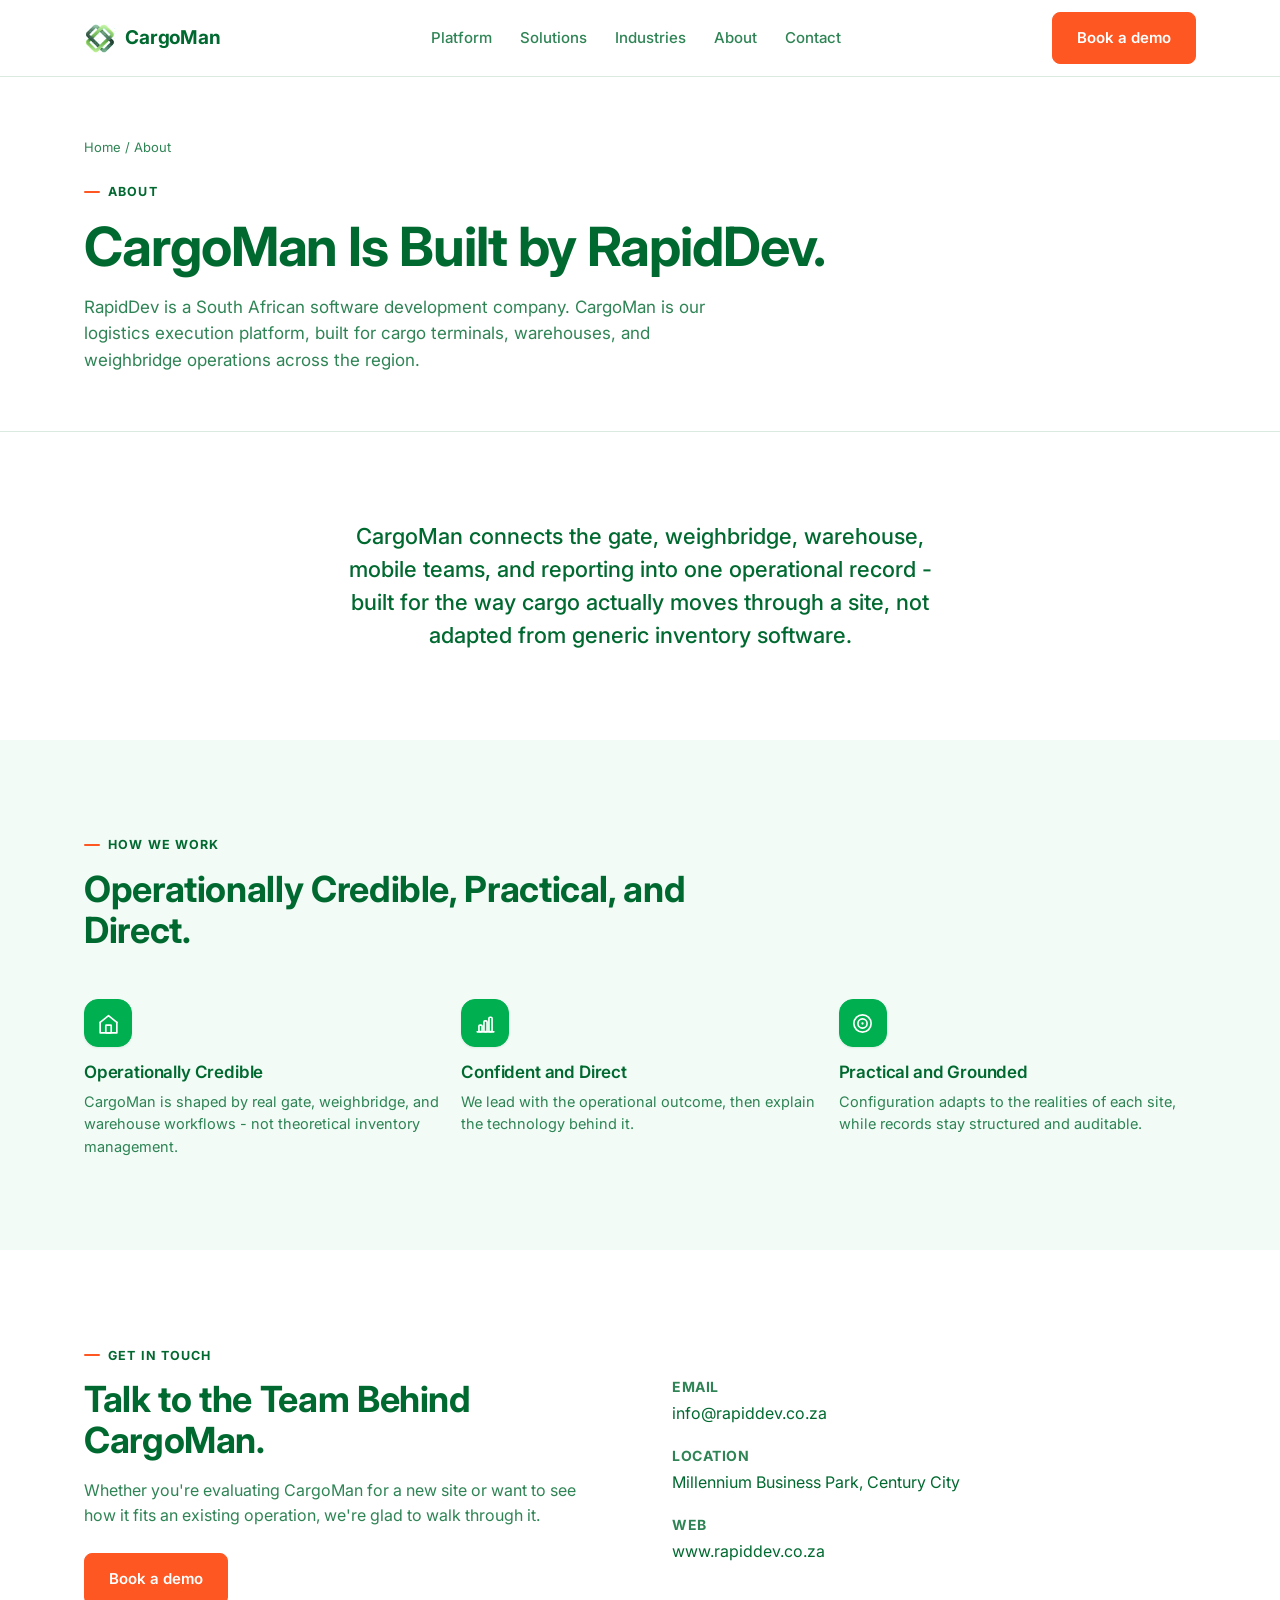
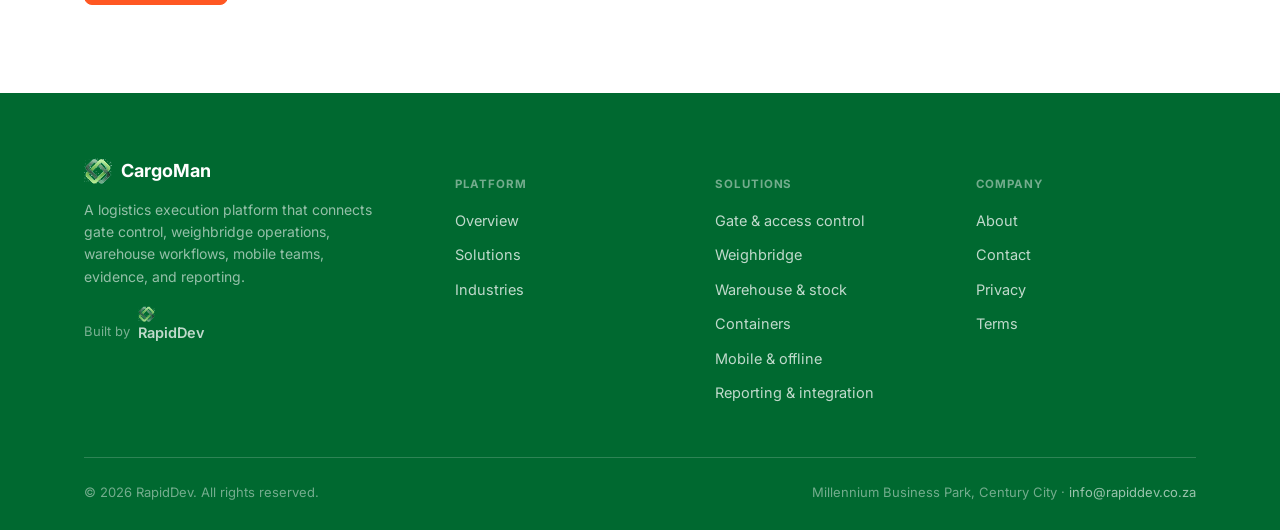
==== about.html @ e7e037b9 "Update green hex, remove circular workflow image, simplify homepage Swaps the primary green to #00B0" ====
<!DOCTYPE html>
<html lang="en">
<head>
<meta charset="UTF-8">
<meta name="viewport" content="width=device-width, initial-scale=1.0">
<title>About | CargoMan by RapidDev</title>
<meta name="description" content="CargoMan is built by RapidDev, a South African software development company. Learn about the team behind the platform and how to get in touch.">
<link rel="canonical" href="https://www.cargoman.co.za/about.html">
<meta property="og:type" content="website">
<meta property="og:title" content="About | CargoMan by RapidDev">
<meta property="og:description" content="CargoMan is built by RapidDev, a South African software development company focused on operational logistics software.">
<link rel="icon" href="assets/img/favicon.png" type="image/png">
<link rel="preconnect" href="https://fonts.googleapis.com">
<link rel="preconnect" href="https://fonts.gstatic.com" crossorigin>
<link href="https://fonts.googleapis.com/css2?family=Inter:wght@400;500;600;700&display=swap" rel="stylesheet">
<link rel="stylesheet" href="assets/styles.css">
</head>
<body>
<a href="#main" class="skip-link">Skip to main content</a>

<svg class="icon-defs" aria-hidden="true"><defs>
  <symbol id="icon-gate" viewBox="0 0 24 24" fill="none" stroke="currentColor" stroke-width="1.7" stroke-linecap="round" stroke-linejoin="round">
    <line x1="5" y1="20" x2="5" y2="7.6"/>
    <circle cx="5" cy="20.3" r="1.3" fill="currentColor" stroke="none"/>
    <g transform="rotate(-22 5 7.8)"><rect x="5" y="6.5" width="15" height="2.5" rx="1.25" fill="currentColor" stroke="none"/></g>
  </symbol>
  <symbol id="icon-scale" viewBox="0 0 24 24" fill="none" stroke="currentColor" stroke-width="1.6" stroke-linecap="round" stroke-linejoin="round">
    <circle cx="12" cy="4.3" r="1.1" fill="currentColor" stroke="none"/>
    <line x1="12" y1="5.4" x2="12" y2="19"/>
    <line x1="4" y1="7.5" x2="20" y2="7.5"/>
    <line x1="8" y1="19" x2="16" y2="19"/>
    <path d="M4 7.5v4.2"/><path d="M20 7.5v4.2"/>
    <path d="M1.3 11.7a3 3 0 005.4 0"/>
    <path d="M17.3 11.7a3 3 0 005.4 0"/>
  </symbol>
  <symbol id="icon-warehouse" viewBox="0 0 24 24" fill="none" stroke="currentColor" stroke-width="1.6" stroke-linecap="round" stroke-linejoin="round">
    <path d="M4 11 12 4.5 20 11"/>
    <path d="M4 11v10h16V11"/>
    <rect x="9.4" y="13.6" width="5.2" height="7.4" rx="0.5"/>
  </symbol>
  <symbol id="icon-container" viewBox="0 0 24 24" fill="none" stroke="currentColor" stroke-width="1.6" stroke-linecap="round" stroke-linejoin="round">
    <rect x="2.5" y="7" width="19" height="10.5" rx="0.8"/>
    <g stroke-width="1.1" opacity="0.75">
      <line x1="6.2" y1="7.6" x2="6.2" y2="16.9"/><line x1="9.7" y1="7.6" x2="9.7" y2="16.9"/>
      <line x1="13.2" y1="7.6" x2="13.2" y2="16.9"/><line x1="16.7" y1="7.6" x2="16.7" y2="16.9"/>
    </g>
    <rect x="1.8" y="6.6" width="1.7" height="11.3" rx="0.5" fill="currentColor" stroke="none"/>
    <rect x="20.5" y="6.6" width="1.7" height="11.3" rx="0.5" fill="currentColor" stroke="none"/>
  </symbol>
  <symbol id="icon-mobile" viewBox="0 0 24 24" fill="none" stroke="currentColor" stroke-width="1.6" stroke-linecap="round" stroke-linejoin="round">
    <rect x="6.5" y="2.2" width="11" height="19.6" rx="2.4"/>
    <path d="M9.5 10.3l1.8 1.9L14.8 8" stroke-width="1.8"/>
    <line x1="10" y1="18.4" x2="14" y2="18.4"/>
  </symbol>
  <symbol id="icon-chart" viewBox="0 0 24 24" fill="none" stroke="currentColor" stroke-width="1.6" stroke-linecap="round" stroke-linejoin="round">
    <path d="M4 20h16"/>
    <rect x="5.7" y="13.5" width="3" height="6.3" rx="1"/>
    <rect x="10.5" y="9.5" width="3" height="10.3" rx="1"/>
    <rect x="15.3" y="6" width="3" height="13.8" rx="1"/>
  </symbol>
  <symbol id="icon-mountain" viewBox="0 0 24 24" fill="none" stroke="currentColor" stroke-width="1.6" stroke-linecap="round" stroke-linejoin="round">
    <circle cx="18.5" cy="6" r="2" fill="currentColor" stroke="none"/>
    <path d="M2.5 19.5 9 8l3.2 5.2L14.5 10l7 9.5z"/>
  </symbol>
  <symbol id="icon-truck" viewBox="0 0 24 24" fill="none" stroke="currentColor" stroke-width="1.6" stroke-linecap="round" stroke-linejoin="round">
    <path d="M2.5 16.5V8.2a1 1 0 011-1h8a1 1 0 011 1v8.3"/>
    <path d="M12.5 11h4.3a1 1 0 01.8.4l2.2 2.8a1 1 0 01.2.6v1.7a1 1 0 01-1 1h-6.5"/>
    <line x1="2.5" y1="12.8" x2="7" y2="12.8"/>
    <circle cx="6.2" cy="17.3" r="1.9"/>
    <circle cx="17" cy="17.3" r="1.9"/>
  </symbol>
  <symbol id="icon-shield" viewBox="0 0 24 24" fill="none" stroke="currentColor" stroke-width="1.6" stroke-linecap="round" stroke-linejoin="round">
    <path d="M12 3.2 19 6v5.4c0 4.6-3 7.6-7 8.4-4-.8-7-3.8-7-8.4V6z"/>
    <path d="M9 12.2l2 2.2 4-4.6"/>
  </symbol>
  <symbol id="icon-target" viewBox="0 0 24 24" fill="none" stroke="currentColor" stroke-width="1.6" stroke-linecap="round" stroke-linejoin="round">
    <circle cx="12" cy="12" r="8.3"/>
    <circle cx="12" cy="12" r="4.4"/>
    <circle cx="12" cy="12" r="1.1" fill="currentColor" stroke="none"/>
  </symbol>
  <symbol id="icon-link" viewBox="0 0 24 24" fill="none" stroke="currentColor" stroke-width="1.6" stroke-linecap="round" stroke-linejoin="round">
    <path d="M9.5 14.5l5-5"/>
    <path d="M8 16.2l-1.6 1.6a3 3 0 01-4.2-4.2L4 12"/>
    <path d="M16 7.8l1.6-1.6a3 3 0 014.2 4.2L20 12"/>
  </symbol>
  <symbol id="icon-lock" viewBox="0 0 24 24" fill="none" stroke="currentColor" stroke-width="1.6" stroke-linecap="round" stroke-linejoin="round">
    <rect x="5" y="10.5" width="14" height="9.5" rx="1.6"/>
    <path d="M8 10.5V7.5a4 4 0 018 0v3"/>
  </symbol>
  <symbol id="icon-database" viewBox="0 0 24 24" fill="none" stroke="currentColor" stroke-width="1.6" stroke-linecap="round" stroke-linejoin="round">
    <ellipse cx="12" cy="5.5" rx="7.5" ry="2.5"/>
    <path d="M4.5 5.5V18.5c0 1.4 3.4 2.5 7.5 2.5s7.5-1.1 7.5-2.5V5.5"/>
    <path d="M4.5 12c0 1.4 3.4 2.5 7.5 2.5s7.5-1.1 7.5-2.5"/>
  </symbol>
  <symbol id="icon-search" viewBox="0 0 24 24" fill="none" stroke="currentColor" stroke-width="1.6" stroke-linecap="round" stroke-linejoin="round">
    <circle cx="10.5" cy="10.5" r="6.5"/>
    <line x1="15.3" y1="15.3" x2="20.5" y2="20.5"/>
  </symbol>
  <symbol id="icon-user" viewBox="0 0 24 24" fill="none" stroke="currentColor" stroke-width="1.6" stroke-linecap="round" stroke-linejoin="round">
    <circle cx="12" cy="8" r="3.6"/>
    <path d="M4.5 20c1-3.6 4-5.6 7.5-5.6s6.5 2 7.5 5.6"/>
  </symbol>
  <symbol id="icon-document" viewBox="0 0 24 24" fill="none" stroke="currentColor" stroke-width="1.6" stroke-linecap="round" stroke-linejoin="round">
    <path d="M6.5 3h8l4 4v13.5a1 1 0 01-1 1h-11a1 1 0 01-1-1V4a1 1 0 011-1z"/>
    <path d="M14 3v4h4"/>
    <line x1="8.5" y1="12" x2="15.5" y2="12"/>
    <line x1="8.5" y1="15.5" x2="15.5" y2="15.5"/>
  </symbol>
</defs></svg>

<header id="site-header">
  <div class="nav-inner">
    <a href="index.html" class="logo"><img src="assets/img/rapiddev-mark.png" alt="" width="30" height="30">CargoMan</a>
    <nav class="primary-nav" id="primary-nav" aria-label="Primary">
      <a href="platform.html">Platform</a>
      <a href="solutions.html">Solutions</a>
      <a href="industries.html">Industries</a>
      <a href="about.html" aria-current="page">About</a>
      <a href="contact.html">Contact</a>
    </nav>
    <div class="nav-cta">
      <a href="contact.html" class="btn btn-primary"><span class="long">Book a demo</span><span class="short" aria-hidden="true">Demo</span></a>
      <button class="nav-toggle" id="nav-toggle" aria-expanded="false" aria-controls="primary-nav" aria-label="Toggle navigation menu">
        <svg width="22" height="22" viewBox="0 0 24 24" fill="none" stroke="currentColor" stroke-width="2"><line x1="3" y1="6" x2="21" y2="6"/><line x1="3" y1="12" x2="21" y2="12"/><line x1="3" y1="18" x2="21" y2="18"/></svg>
      </button>
    </div>
  </div>
</header>

<main id="main">

  <section class="page-hero">
    <div class="wrap">
      <p class="breadcrumb"><a href="index.html">Home</a> / About</p>
      <p class="eyebrow">About</p>
      <h1>CargoMan Is Built by RapidDev.</h1>
      <p class="lede">RapidDev is a South African software development company. CargoMan is our logistics execution platform, built for cargo terminals, warehouses, and weighbridge operations across the region.</p>
    </div>
  </section>

  <section class="section">
    <div class="wrap" style="max-width:640px; text-align:center;">
      <p style="font-size:22px;font-weight:500;color:var(--dark);line-height:1.5;">CargoMan connects the gate, weighbridge, warehouse, mobile teams, and reporting into one operational record - built for the way cargo actually moves through a site, not adapted from generic inventory software.</p>
    </div>
  </section>

  <section class="section section-tint">
    <div class="wrap">
      <div class="section-head">
        <p class="eyebrow">How we work</p>
        <h2>Operationally Credible, Practical, and Direct.</h2>
      </div>
      <div class="value-grid">
        <div class="value-card"><div class="card-icon"><svg viewBox="0 0 24 24"><use href="#icon-warehouse"/></svg></div><h4>Operationally Credible</h4><p>CargoMan is shaped by real gate, weighbridge, and warehouse workflows - not theoretical inventory management.</p></div>
        <div class="value-card"><div class="card-icon"><svg viewBox="0 0 24 24"><use href="#icon-chart"/></svg></div><h4>Confident and Direct</h4><p>We lead with the operational outcome, then explain the technology behind it.</p></div>
        <div class="value-card"><div class="card-icon"><svg viewBox="0 0 24 24"><use href="#icon-target"/></svg></div><h4>Practical and Grounded</h4><p>Configuration adapts to the realities of each site, while records stay structured and auditable.</p></div>
      </div>
    </div>
  </section>

  <!-- CONTACT SNAPSHOT -->
  <section class="section">
    <div class="wrap split">
      <div>
        <p class="eyebrow">Get in touch</p>
        <h2>Talk to the Team Behind CargoMan.</h2>
        <p style="margin-top:16px;color:var(--text-soft);font-size:16px;">Whether you're evaluating CargoMan for a new site or want to see how it fits an existing operation, we're glad to walk through it.</p>
        <p style="margin-top:26px;"><a href="contact.html" class="btn btn-primary">Book a demo</a></p>
      </div>
      <div class="contact-info">
        <div class="item">
          <h4>Email</h4>
          <p><a href="mailto:info@rapiddev.co.za">info@rapiddev.co.za</a></p>
        </div>
        <div class="item">
          <h4>Location</h4>
          <p>Millennium Business Park, Century City</p>
        </div>
        <div class="item">
          <h4>Web</h4>
          <p><a href="https://www.rapiddev.co.za">www.rapiddev.co.za</a></p>
        </div>
      </div>
    </div>
  </section>

</main>

<footer>
  <div class="wrap">
    <div class="foot-grid">
      <div>
        <div class="foot-logo"><img src="assets/img/rapiddev-mark.png" alt="" width="26" height="26">CargoMan</div>
        <p class="foot-p">A logistics execution platform that connects gate control, weighbridge operations, warehouse workflows, mobile teams, evidence, and reporting.</p>
        <p class="foot-by">Built by <a href="https://www.rapiddev.co.za"><img src="assets/img/rapiddev-mark.png" alt="" width="16" height="16">RapidDev</a></p>
      </div>
      <div>
        <h5>PLATFORM</h5>
        <a href="platform.html">Overview</a>
        <a href="solutions.html">Solutions</a>
        <a href="industries.html">Industries</a>
      </div>
      <div>
        <h5>SOLUTIONS</h5>
        <a href="solutions/gate-access-control.html">Gate &amp; access control</a>
        <a href="solutions/weighbridge.html">Weighbridge</a>
        <a href="solutions/warehouse.html">Warehouse &amp; stock</a>
        <a href="solutions/container-management.html">Containers</a>
        <a href="solutions/mobile-operations.html">Mobile &amp; offline</a>
        <a href="solutions/reporting-integrations.html">Reporting &amp; integration</a>
      </div>
      <div>
        <h5>COMPANY</h5>
        <a href="about.html">About</a>
        <a href="contact.html">Contact</a>
        <a href="privacy.html">Privacy</a>
        <a href="terms.html">Terms</a>
      </div>
    </div>
    <div class="foot-bottom">
      <span>© <span id="year"></span> RapidDev. All rights reserved.</span>
      <span>Millennium Business Park, Century City · <a href="mailto:info@rapiddev.co.za">info@rapiddev.co.za</a></span>
    </div>
  </div>
</footer>

<script src="assets/main.js"></script>
</body>
</html>
---- assets/styles.css ----
/* ============================================================
   CargoMan / RapidDev — design tokens & base
   ============================================================ */
*, *::before, *::after { box-sizing: border-box; }
html, body, h1, h2, h3, h4, p, ul, ol, figure { margin: 0; padding: 0; }
html { scroll-behavior: smooth; }

:root{
  /* colour — brand palette: Primary Green, Primary Orange, Accent Blue,
     on a predominantly white background. The literal Primary Green only
     reaches ~2.9:1 contrast on white — short even of the 3:1 large-text
     minimum — so a derived deeper shade (--green-deep) carries every
     readable use (headings, nav, body copy, borders, the footer). The
     literal Primary Green is kept for fills it's paired with white on top
     of (icon badges) rather than for text. Accent Blue is reserved for
     decorative touches (dots, thin tints) rather than text or icon fills,
     since at this brightness it doesn't reach reliable text contrast
     against either white or dark backgrounds. */
  --green:      #00B050;  /* Primary Green — fills only, not text */
  --orange:     #FF5722;  /* Primary Orange */
  --blue:       #00BDFF;  /* Accent Blue */
  --white:      #ffffff;
  --green-deep: #006930;  /* derived — all readable text + footer background */

  --dark:   var(--green-deep);  /* headings, nav, borders, large UI */
  --ink:    var(--green-deep);  /* footer / skip-link background, prominent labels */
  --light:  var(--blue);        /* accents only — see note above */

  --brand:        var(--green-deep);
  --brand-dark:   var(--green-deep);
  --brand-mid:    var(--green-deep);
  --lime:         var(--green-deep);
  --lime-text:    var(--green-deep);
  --red:          var(--green-deep);   /* no red in this palette — states differ by shape/weight, not hue */

  --offwhite:     rgba(0,176,80,0.05);    /* faint green wash for large tinted areas */
  --tint:         rgba(0,176,80,0.10);    /* soft green wash for alternating sections/badges */
  --blue-tint:    rgba(0,189,255,0.14);    /* decorative blue wash — small accents only */
  --border:       rgba(0,105,48,0.14);    /* decorative dividers */
  --border-strong:rgba(0,105,48,0.6);     /* interactive/UI-component borders (meets 3:1) */
  --border-dark:  rgba(255,255,255,0.18);  /* dividers on the dark footer */
  --slate-300:    rgba(0,105,48,0.3);
  --slate-light:  rgba(0,105,48,0.8);     /* muted body copy — alias of --text-soft */

  --text:         var(--green-deep);
  --text-soft:    rgba(0,105,48,0.82);

  /* type — Inter only, throughout */
  --font-head: 'Inter', Arial, 'Helvetica Neue', Helvetica, sans-serif;
  --font-body: 'Inter', Arial, 'Helvetica Neue', Helvetica, sans-serif;
  --font-mono: 'Inter', Arial, 'Helvetica Neue', Helvetica, sans-serif;

  /* layout */
  --content-w: 1160px;
  --radius: 10px;
  --radius-sm: 6px;
  --shadow-sm: 0 1px 2px rgba(0,105,48,0.08), 0 1px 1px rgba(0,105,48,0.05);
  --shadow-md: 0 12px 32px rgba(0,105,48,0.12), 0 2px 8px rgba(0,105,48,0.07);
  --shadow-lg: 0 24px 64px rgba(0,105,48,0.20);
}

@media (prefers-reduced-motion: reduce){
  html { scroll-behavior: auto; }
  *, *::before, *::after { animation-duration: 0.001ms !important; animation-iteration-count: 1 !important; transition-duration: 0.001ms !important; }
}

body{
  font-family: var(--font-body);
  color: var(--text);
  background: var(--white);
  line-height: 1.55;
  font-size: 16px;
  -webkit-font-smoothing: antialiased;
}

h1,h2,h3,h4{ font-family: var(--font-head); color: var(--dark); line-height: 1.15; letter-spacing: -0.01em; font-weight: 600; }
h1,h2{ font-weight: 700; }
h1{ font-size: clamp(34px, 4.6vw, 54px); letter-spacing: -0.02em; }
h2{ font-size: clamp(26px, 3.2vw, 36px); }
h3{ font-size: 19px; }
p{ color: var(--text); }
a{ color: inherit; text-decoration: none; }
img{ max-width: 100%; display: block; }
ul{ list-style: none; }
button{ font: inherit; cursor: pointer; }

.wrap{ max-width: var(--content-w); margin: 0 auto; padding: 0 24px; }

/* numerals used for metrics/KPIs */
.num, .n, .kpi .n, .stat-num{ font-family: var(--font-mono); font-variant-numeric: tabular-nums; }

/* focus visibility — green ring everywhere except the dark footer */
a:focus-visible, button:focus-visible, input:focus-visible, textarea:focus-visible, select:focus-visible{
  outline: 2px solid var(--dark);
  outline-offset: 2px;
  border-radius: 4px;
}
footer a:focus-visible, footer button:focus-visible{
  outline-color: var(--blue);
}

.skip-link{
  position: absolute; left: -999px; top: auto;
  background: var(--ink); color: #fff; padding: 10px 16px; border-radius: 6px; z-index: 200;
}
.skip-link:focus{ left: 16px; top: 16px; }

/* ============================================================
   Buttons
   ============================================================ */
.btn{
  display: inline-flex; align-items: center; justify-content: center; gap: 8px;
  padding: 13px 24px; border-radius: 8px; font-weight: 600; font-size: 15px;
  border: 1px solid transparent; transition: background .15s ease, border-color .15s ease, transform .1s ease, color .15s ease, filter .15s ease;
  min-height: 44px;
}
.btn:active{ transform: translateY(1px); }
.btn-primary{ background: var(--orange); color: #fff; border-color: var(--orange); }
.btn-primary:hover{ filter: brightness(0.92); }
.btn-ghost{ background: transparent; border-color: rgba(255,255,255,0.4); color: #fff; }
.btn-ghost:hover{ background: rgba(255,255,255,0.1); border-color: rgba(255,255,255,0.62); }
.btn-ghost.on-light{ border-color: var(--border-strong); color: var(--ink); }
.btn-ghost.on-light:hover{ background: var(--tint); }
.btn-block{ width: 100%; }

/* ============================================================
   Header — light, sticky, compact on scroll
   ============================================================ */
#site-header{
  position: sticky; top: 0; z-index: 100;
  background: rgba(255,255,255,0.94);
  backdrop-filter: blur(10px);
  border-bottom: 1px solid var(--border);
  transition: box-shadow .2s ease;
}
#site-header.compact{ box-shadow: var(--shadow-sm); }
.nav-inner{
  max-width: var(--content-w); margin: 0 auto; padding: 0 24px;
  display: flex; align-items: center; justify-content: space-between;
  height: 76px; gap: 24px; transition: height .2s ease;
}
#site-header.compact .nav-inner{ height: 62px; }
.logo{
  display: flex; align-items: center; gap: 9px;
  font-family: var(--font-head); font-weight: 700; font-size: 19px; color: var(--ink);
  letter-spacing: -0.01em;
}
.logo img{ display: block; height: 30px; width: auto; }
.primary-nav{ display: flex; align-items: center; gap: 28px; }
.primary-nav a{ color: var(--text-soft); font-size: 15px; font-weight: 500; padding: 8px 0; }
.primary-nav a:hover{ color: var(--dark); }
.nav-cta{ display: flex; align-items: center; gap: 14px; }
.nav-cta .btn-ghost{ border-color: var(--border-strong); color: var(--text); }
.nav-cta .btn-ghost:hover{ background: var(--tint); }
.nav-cta .short{ display: none; }
.nav-toggle{
  display: none; background: transparent; border: 1px solid var(--border-strong); border-radius: 8px;
  color: var(--ink); width: 44px; height: 44px; align-items: center; justify-content: center;
}

@media (max-width: 860px){
  .primary-nav{
    position: fixed; inset: 62px 0 0 0; background: var(--white);
    flex-direction: column; align-items: stretch; gap: 0; padding: 8px 24px 24px;
    transform: translateY(-8px); opacity: 0; pointer-events: none; transition: opacity .18s ease, transform .18s ease;
    overflow-y: auto;
  }
  .primary-nav.open{ opacity: 1; transform: translateY(0); pointer-events: auto; }
  .primary-nav a{ padding: 16px 4px; border-bottom: 1px solid var(--border); font-size: 17px; color: var(--ink); }
  .nav-toggle{ display: inline-flex; }
}
@media (max-width: 400px){
  .nav-cta .long{ display: none; }
  .nav-cta .short{ display: inline; }
}

/* ============================================================
   Eyebrow / section head
   ============================================================ */
.eyebrow{
  display: inline-flex; align-items: center; gap: 8px;
  font-size: 12.5px; font-weight: 700; letter-spacing: 0.09em; text-transform: uppercase;
  color: var(--ink); margin-bottom: 14px;
}
.eyebrow.on-dark{ color: var(--blue); }
.eyebrow::before{ content:""; width: 16px; height: 2px; background: var(--orange); border-radius: 2px; }
.section-head{ max-width: 640px; margin-bottom: 44px; }
.section-head p:last-child{ margin-top: 14px; color: var(--text-soft); font-size: 16.5px; }

/* ============================================================
   Hero
   ============================================================ */
.hero{
  background: var(--white);
  color: var(--dark); padding: 68px 0 84px; position: relative; overflow: hidden;
  border-bottom: 1px solid var(--border);
}
.hero-grid{ display: grid; grid-template-columns: 1fr 1.08fr; gap: 56px; align-items: center; }
.hero h1{ color: var(--dark); }
.hero .lede{ margin-top: 18px; font-size: 18px; color: var(--text-soft); max-width: 52ch; }
.hero-actions{ display: flex; gap: 14px; flex-wrap: wrap; margin-top: 30px; }
.hero-foot{ display: flex; gap: 24px; flex-wrap: wrap; margin-top: 40px; padding-top: 24px; border-top: 1px solid var(--border); font-size: 13.5px; color: var(--text-soft); }
.hero-foot strong{ color: var(--ink); font-weight: 600; }

.shot-tag{ margin-top: 12px; font-size: 12.5px; color: var(--text-soft); }

/* Icon sprite: hidden defs block, referenced via <use> */
.icon-defs{ position: absolute; width: 0; height: 0; overflow: hidden; }

/* ============================================================
   Real product screenshot device frames
   ============================================================ */
.device-frame{
  background: #fff; border-radius: 12px; overflow: hidden;
  border: 1px solid var(--border);
  box-shadow: var(--shadow-lg);
}
.device-frame .device-bar{
  display: flex; align-items: center; gap: 6px;
  background: var(--tint); padding: 10px 14px; border-bottom: 1px solid var(--border);
}
.device-frame .device-bar i{ width: 9px; height: 9px; border-radius: 50%; background: rgba(0,105,48,0.22); display: block; }
.device-frame img{ display: block; width: 100%; height: auto; }

.phone-frame{
  background: #fff; border-radius: 24px; overflow: hidden;
  border: 6px solid var(--dark); box-shadow: var(--shadow-lg);
  width: 100%;
}
.phone-frame img{ display: block; width: 100%; height: auto; }

/* Hero composition: desktop frame anchor + mobile frame layered on top */
.hero-visual{ position: relative; }
.hero-visual .device-frame{ width: 100%; }
.hero-visual .phone-frame, .hero-visual .shot-phone{
  position: absolute; width: 34%; right: -6%; bottom: -9%;
  border-color: var(--white);
}
@media (max-width: 900px){
  .hero-visual .phone-frame, .hero-visual .shot-phone{ right: -2%; bottom: -6%; width: 32%; }
}
@media (max-width: 560px){
  .hero-visual{ padding-bottom: 14%; }
  .hero-visual .phone-frame, .hero-visual .shot-phone{ width: 34%; right: 4%; bottom: 0; }
}

/* ============================================================
   Illustrative product visuals — pre-rendered mockups/scenes that
   already include their own device chrome (bezel, monitor, shadow)
   baked into the image, so they're used directly with no extra
   frame wrapper (unlike .device-frame/.phone-frame above, which
   add chrome around flat, unframed screenshots)
   ============================================================ */
.shot-scene{ display: block; width: 100%; border-radius: 16px; box-shadow: var(--shadow-lg); }
.shot-phone{ display: block; width: 100%; border-radius: 20px; box-shadow: var(--shadow-lg); }
.mobile-visual .shot-phone{ width: min(190px, 42%); }
.mobile-visual .shot-phone.lift{ margin-bottom: 30px; }
.evidence-shots .shot-phone{ flex: 1 1 0; }
.report-frame .shot-scene{ box-shadow: none; border: 1px solid var(--border); border-radius: 12px; }
.workflow-shot{ margin-top: 40px; }
.workflow-shot img{ display: block; width: 100%; border-radius: 16px; box-shadow: var(--shadow-md); }

/* Small icon badges used on solution / industry cards — solid green
   fill with a white glyph */
.card-icon, .ind-icon, .solution-icon{
  display: inline-flex; align-items: center; justify-content: center;
  color: #fff;
  background: var(--green);
  border: 1px solid var(--green);
  box-shadow: 0 1px 2px rgba(0,105,48,0.1);
  transition: filter .18s ease, transform .18s ease;
}
.card-icon{ width: 48px; height: 48px; border-radius: 14px; margin-bottom: 16px; }
.card-icon svg{ width: 25px; height: 25px; }
.card:hover .card-icon{ filter: brightness(1.08); transform: translateY(-1px); }

.ind-icon{ width: 44px; height: 44px; border-radius: 13px; margin-bottom: 14px; }
.ind-icon svg{ width: 23px; height: 23px; }

.solution-icon{ width: 46px; height: 46px; border-radius: 13px; margin-right: 4px; flex: 0 0 auto; }
.solution-icon svg{ width: 24px; height: 24px; }

@media (max-width: 900px){
  .hero-grid{ grid-template-columns: 1fr; }
  .hero-visual{ max-width: 460px; margin: 0 auto; }
}

/* ============================================================
   Capability strip
   ============================================================ */
.strip{ background: var(--offwhite); border-bottom: 1px solid var(--border); padding: 18px 0; }
.strip .wrap{ font-size: 14px; color: var(--text-soft); text-align: center; }
.strip strong{ color: var(--text); font-weight: 600; }

/* ============================================================
   Manifest / operational journey grid
   ============================================================ */
.manifest{ padding: 88px 0 64px; }
.manifest .wrap{ margin-bottom: 40px; }

.workflow-grid{ display: grid; grid-template-columns: repeat(3, 1fr); gap: 20px; max-width: var(--content-w); margin: 0 auto; padding: 0 24px; }
.workflow-card{
  border: 1px solid var(--border); border-radius: var(--radius); padding: 26px;
  background: #fff; transition: border-color .15s ease, box-shadow .15s ease, transform .15s ease;
}
.workflow-card:hover{ border-color: var(--dark); box-shadow: var(--shadow-md); transform: translateY(-2px); }
.workflow-card.full{ grid-column: 1 / -1; }
.workflow-card h4{ font-family: var(--font-head); font-size: 17px; margin-bottom: 8px; color: var(--dark); }
.workflow-card p{ font-size: 14.5px; color: var(--text-soft); }
@media (max-width: 900px){ .workflow-grid{ grid-template-columns: 1fr 1fr; } }
@media (max-width: 620px){ .workflow-grid{ grid-template-columns: 1fr; } }

.tape-note{ font-size: 13.5px; color: var(--text-soft); margin-top: 24px; max-width: var(--content-w); margin-left: auto; margin-right: auto; padding: 0 24px; }

/* ============================================================
   Section generic
   ============================================================ */
.section{ padding: 88px 0; }
.section-tint{ background: var(--offwhite); }
.section-dark{ background: var(--white); color: var(--dark); padding: 88px 0; border-top: 1px solid var(--border); }
.section-dark h2{ color: var(--dark); }
.section-dark p{ color: var(--text-soft); }

/* ============================================================
   Solution cards
   ============================================================ */
.cards{ display: grid; grid-template-columns: repeat(3, 1fr); gap: 20px; }
.card{
  border: 1px solid var(--border); border-radius: var(--radius); padding: 26px;
  transition: border-color .15s ease, box-shadow .15s ease, transform .15s ease;
  background: #fff;
}
.card:hover{ border-color: var(--dark); box-shadow: var(--shadow-md); transform: translateY(-2px); }
.card .tag{
  display: inline-block; font-family: var(--font-mono); font-size: 11px; font-weight: 700; letter-spacing: 0.08em;
  color: var(--orange); background: rgba(255,87,34,0.1); padding: 4px 9px; border-radius: 5px; margin-bottom: 14px;
}
.card h3{ margin-bottom: 10px; }
.card p{ color: var(--text-soft); font-size: 15px; margin-bottom: 16px; }
.card .go{ display: inline-flex; align-items: center; gap: 6px; font-weight: 600; font-size: 14.5px; color: var(--ink); }
.card .go svg{ transition: transform .15s ease; }
.card:hover .go svg{ transform: translateX(3px); }

@media (max-width: 900px){ .cards{ grid-template-columns: 1fr 1fr; } }
@media (max-width: 620px){ .cards{ grid-template-columns: 1fr; } }

/* ============================================================
   Split layout (content + visual)
   ============================================================ */
.split{ display: grid; grid-template-columns: 1fr 1fr; gap: 64px; align-items: center; }
.split.reverse{ direction: rtl; }
.split.reverse > *{ direction: ltr; }
.feature-list{ margin-top: 22px; display: flex; flex-direction: column; gap: 12px; }
.feature-list li{ position: relative; padding-left: 26px; font-size: 15.5px; color: var(--text); }
.feature-list li::before{
  content:""; position: absolute; left: 0; top: 7px; width: 14px; height: 14px; border-radius: 50%;
  background: var(--blue-tint); border: 1.5px solid var(--dark);
}
.split-visual{ display: flex; justify-content: center; }

@media (max-width: 900px){
  .split{ grid-template-columns: 1fr; gap: 36px; }
  .split.reverse{ direction: ltr; }
}

/* Evidence / traceability screenshot pairing */
.evidence-shots{ display: flex; gap: 18px; align-items: flex-end; width: 100%; max-width: 440px; }
.evidence-shots .phone-frame{ flex: 1 1 0; }
.evidence-shots .phone-frame:first-child{ margin-bottom: 24px; }

/* mobile visual: real device frame wrapper */
.mobile-visual{ display: flex; gap: 18px; align-items: flex-end; justify-content: center; }
.mobile-visual .phone-frame{ width: min(190px, 42%); }
.mobile-visual .phone-frame.lift{ margin-bottom: 30px; }

/* management visibility: real desktop frame */
.report-frame{ width: 100%; max-width: 480px; }
.report-frame .device-frame{ border-color: var(--border); }

/* ============================================================
   Integration strip
   ============================================================ */
.integration{ max-width: var(--content-w); margin: 0 auto; padding: 0 24px; display: grid; grid-template-columns: repeat(4,1fr); gap: 18px; }
.int-item{ border: 1px solid var(--border); border-radius: var(--radius); padding: 20px; }
.int-item .k{ display: block; font-family: var(--font-mono); font-size: 11.5px; font-weight: 700; letter-spacing: 0.06em; color: var(--dark); margin-bottom: 10px; }
.int-item p{ font-size: 14px; color: var(--text-soft); }
@media (max-width: 900px){ .integration{ grid-template-columns: 1fr 1fr; } }
@media (max-width: 560px){ .integration{ grid-template-columns: 1fr; } }

/* ============================================================
   Industries
   ============================================================ */
.industries{ display: grid; grid-template-columns: repeat(4,1fr); gap: 18px; }
.ind-card{ border: 1px solid var(--border); border-radius: var(--radius); padding: 22px; background: var(--offwhite); }
.ind-card h4{ font-family: var(--font-head); font-size: 16.5px; margin-bottom: 8px; }
.ind-card p{ font-size: 14px; color: var(--text-soft); }
@media (max-width: 900px){ .industries{ grid-template-columns: 1fr 1fr; } }
@media (max-width: 560px){ .industries{ grid-template-columns: 1fr; } }

/* ============================================================
   Product showcase grid
   ============================================================ */
.showcase{ display: grid; grid-template-columns: 1.3fr 1fr; gap: 20px; align-items: start; }
.showcase-item{ border: 1px solid var(--border); border-radius: var(--radius); padding: 18px; background: #fff; }
.showcase-item .device-frame{ box-shadow: none; border-color: var(--border); }
.showcase-item h4{ font-size: 15.5px; margin: 16px 0 6px; }
.showcase-item p{ font-size: 13.5px; color: var(--text-soft); }
.showcase-col{ display: flex; flex-direction: column; gap: 20px; }
@media (max-width: 860px){ .showcase{ grid-template-columns: 1fr; } }

/* ============================================================
   Final CTA
   ============================================================ */
.final-cta{
  background: var(--white);
  color: var(--dark); text-align: center; padding: 96px 0;
  border-top: 1px solid var(--border);
}
.final-cta h2{ color: var(--dark); margin-top: 10px; }
.final-cta p{ max-width: 52ch; margin: 16px auto 0; color: var(--text-soft); font-size: 17px; }
.final-cta .hero-actions{ justify-content: center; }

/* ============================================================
   Footer — the one intentionally dark section, using the deeper
   green so white text stays comfortably readable
   ============================================================ */
footer{ background: var(--ink); color: rgba(255,255,255,0.72); padding: 64px 0 28px; }
.foot-grid{ display: grid; grid-template-columns: 1.5fr 1fr 1fr 1fr; gap: 40px; padding-bottom: 40px; border-bottom: 1px solid var(--border-dark); }
.foot-logo{ display: flex; align-items: center; gap: 9px; font-family: var(--font-head); font-weight: 700; font-size: 18px; color: #fff; margin-bottom: 14px; }
.foot-logo img{ height: 26px; width: auto; }
.foot-p{ font-size: 14px; line-height: 1.6; max-width: 34ch; color: rgba(255,255,255,0.58); }
.foot-by{ margin-top: 18px; display: flex; align-items: center; gap: 8px; font-size: 13px; color: rgba(255,255,255,0.48); }
.foot-by img{ height: 16px; width: auto; opacity: 0.9; }
.foot-by a{ color: rgba(255,255,255,0.78); font-weight: 600; display: inline-flex; align-items: center; gap: 6px; }
.foot-by a:hover{ color: #fff; }
footer h5{ font-family: var(--font-mono); font-size: 11.5px; letter-spacing: 0.08em; color: rgba(255,255,255,0.45); margin-bottom: 16px; font-weight: 700; }
footer .foot-grid a{ display: block; font-size: 14.5px; color: rgba(255,255,255,0.75); margin-bottom: 12px; }
footer .foot-grid a:hover{ color: #fff; }
.foot-bottom{ display: flex; justify-content: space-between; flex-wrap: wrap; gap: 8px; padding-top: 24px; font-size: 13px; color: rgba(255,255,255,0.45); }
.foot-bottom a{ color: rgba(255,255,255,0.6); }
.foot-bottom a:hover{ color: #fff; }

@media (max-width: 760px){
  .foot-grid{ grid-template-columns: 1fr 1fr; }
}
@media (max-width: 480px){
  .foot-grid{ grid-template-columns: 1fr; }
}

/* ============================================================
   Page hero (interior pages)
   ============================================================ */
.page-hero{
  background: var(--white);
  color: var(--dark); padding: 60px 0 58px;
  border-bottom: 1px solid var(--border);
}
.page-hero h1{ color: var(--dark); max-width: 24ch; }
.page-hero .lede{ margin-top: 16px; color: var(--text-soft); max-width: 60ch; font-size: 17px; }
.breadcrumb{ font-size: 13px; color: var(--text-soft); margin-bottom: 18px; }
.breadcrumb a{ color: var(--text-soft); }
.breadcrumb a:hover{ color: var(--dark); }

/* anchor offset so sticky header doesn't cover targets */
[id]{ scroll-margin-top: 90px; }

/* ============================================================
   Solution sections (solutions.html + individual solution pages)
   ============================================================ */
.solution-block{ padding: 76px 0; border-bottom: 1px solid var(--border); }
.solution-block:last-of-type{ border-bottom: none; }
.solution-block:nth-of-type(even){ background: var(--offwhite); }
.solution-head{ display: flex; align-items: center; gap: 14px; margin-bottom: 8px; flex-wrap: wrap; }
.solution-num{ font-family: var(--font-mono); font-size: 13px; color: var(--dark); font-weight: 700; }
.capability-grid{ display: grid; grid-template-columns: repeat(2, 1fr); gap: 10px 28px; margin-top: 22px; }
.capability-grid li{ position: relative; padding-left: 22px; font-size: 15px; color: var(--text-soft); }
.capability-grid li::before{ content:"—"; position: absolute; left: 0; color: var(--orange); font-weight: 700; }
@media (max-width: 700px){ .capability-grid{ grid-template-columns: 1fr; } }

/* Operating-model steps: numbered, centered feature blocks with a small
   connector arrow after each number to suggest the sequence */
.operating-model{ row-gap: 40px; }
.operating-model .persona-card{ border: none; padding: 0 16px; text-align: center; }
.operating-model .persona-card .card-icon{ margin: 0 auto 12px; }
.operating-model .persona-card h4{ margin-top: 10px; }
.operating-model .persona-card p{ color: var(--text-soft); font-size: 14.5px; margin-top: 6px; max-width: 40ch; margin-left: auto; margin-right: auto; }
.operating-model .solution-num{ display: inline-flex; align-items: center; gap: 5px; }
.operating-model .solution-num svg{ width: 13px; height: 13px; opacity: 0.6; color: var(--orange); }
@media (max-width: 700px){ .operating-model .persona-card{ padding: 0; } }

/* numbered step list used on solution pages ("How the workflow works") */
.step-list{ display: flex; flex-direction: column; gap: 20px; margin-top: 24px; counter-reset: step; }
.step-list li{ position: relative; padding-left: 46px; }
.step-list li::before{
  counter-increment: step; content: counter(step);
  position: absolute; left: 0; top: -2px; width: 30px; height: 30px; border-radius: 50%;
  background: var(--tint); color: var(--ink); border: 1px solid rgba(0,105,48,0.28);
  display: flex; align-items: center; justify-content: center; font-family: var(--font-mono); font-weight: 700; font-size: 13.5px;
}
.step-list h4{ font-size: 16px; margin-bottom: 4px; }
.step-list p{ font-size: 14.5px; color: var(--text-soft); }

/* problem/outcome comparison block — the two states are told apart by
   border style + fill + glyph shape, not by colour, so no red is needed */
.problem-grid{ display: grid; grid-template-columns: 1fr 1fr; gap: 20px; margin-top: 24px; }
.problem-col{ border-radius: var(--radius); padding: 24px; }
.problem-col.bad{ background: var(--white); border: 1.5px dashed var(--border-strong); }
.problem-col.good{ background: var(--tint); border: 1.5px solid var(--dark); }
.problem-col h4{ font-size: 13px; text-transform: uppercase; letter-spacing: 0.06em; margin-bottom: 14px; font-family: var(--font-head); font-weight: 700; color: var(--ink); }
.problem-col ul{ display: flex; flex-direction: column; gap: 10px; }
.problem-col li{ font-size: 14.5px; color: var(--text-soft); padding-left: 22px; position: relative; }
.problem-col li::before{ position: absolute; left: 0; font-weight: 700; color: var(--ink); }
.problem-col.bad li::before{ content: "–"; }
.problem-col.good li::before{ content: "✓"; color: var(--orange); }
@media (max-width: 700px){ .problem-grid{ grid-template-columns: 1fr; } }

/* related solutions / connected modules links */
.related-grid{ display: grid; grid-template-columns: repeat(3, 1fr); gap: 16px; margin-top: 24px; }
.related-card{ border: 1px solid var(--border); border-radius: var(--radius); padding: 18px; font-size: 14.5px; font-weight: 600; color: var(--ink); display: flex; align-items: center; justify-content: space-between; gap: 10px; background: #fff; transition: border-color .15s ease, box-shadow .15s ease; }
.related-card:hover{ border-color: var(--dark); box-shadow: var(--shadow-sm); }
.related-card svg{ flex: 0 0 auto; color: var(--orange); }
@media (max-width: 760px){ .related-grid{ grid-template-columns: 1fr; } }

/* ============================================================
   Personas / table-like cards
   ============================================================ */
.persona-grid{ display: grid; grid-template-columns: repeat(3, 1fr); gap: 18px; }
.persona-card{ border: 1px solid var(--border); border-radius: var(--radius); padding: 22px; }
.persona-card h4{ font-size: 16px; margin-bottom: 8px; }
.persona-card p{ font-size: 14px; color: var(--text-soft); }
@media (max-width: 900px){ .persona-grid{ grid-template-columns: 1fr 1fr; } }
@media (max-width: 560px){ .persona-grid{ grid-template-columns: 1fr; } }

/* ============================================================
   Values / about
   ============================================================ */
.value-grid{ display: grid; grid-template-columns: repeat(3, 1fr); gap: 20px; }
.value-card{ padding: 4px 0; }
.value-card h4{ font-size: 17px; margin-bottom: 8px; }
.value-card p{ font-size: 14.5px; color: var(--text-soft); }
@media (max-width: 760px){ .value-grid{ grid-template-columns: 1fr; } }

/* ============================================================
   Forms
   ============================================================ */
.form-grid{ display: grid; grid-template-columns: 1fr 1fr; gap: 20px 20px; }
.form-field{ display: flex; flex-direction: column; gap: 7px; }
.form-field.full{ grid-column: 1 / -1; }
.form-field label{ font-size: 13.5px; font-weight: 600; color: var(--text); }
.form-field .hint{ font-size: 12.5px; color: var(--text-soft); font-weight: 400; }
.form-field input, .form-field select, .form-field textarea{
  font: inherit; padding: 12px 14px; border: 1px solid var(--border-strong); border-radius: 8px;
  background: #fff; color: var(--text); min-height: 44px;
}
.form-field textarea{ min-height: 120px; resize: vertical; }
.form-field input:invalid[data-touched="true"], .form-field textarea:invalid[data-touched="true"]{ border-width: 2px; border-color: var(--orange); background: rgba(255,87,34,0.05); }
.form-error{ font-size: 12.5px; color: var(--orange); font-weight: 600; display: none; }
.form-field[data-error="true"] .form-error{ display: block; }
.form-consent{ display: flex; align-items: flex-start; gap: 10px; font-size: 13.5px; color: var(--text-soft); }
.form-consent input{ margin-top: 3px; min-height: auto; }
.form-status{ font-size: 14.5px; padding: 14px 16px; border-radius: 8px; margin-top: 18px; display: none; }
.form-status.show{ display: block; }
.form-status.success{ background: var(--tint); color: var(--ink); border: 1px solid rgba(0,105,48,0.22); }
.form-status.error{ background: var(--white); color: var(--orange); border: 1.5px solid rgba(255,87,34,0.4); }
@media (max-width: 640px){ .form-grid{ grid-template-columns: 1fr; } .form-field.full{ grid-column: auto; } }

.contact-info{ display: flex; flex-direction: column; gap: 22px; }
.contact-info .item h4{ font-size: 14px; letter-spacing: 0.04em; text-transform: uppercase; color: var(--text-soft); font-family: var(--font-mono); font-weight: 700; margin-bottom: 6px; }
.contact-info .item p, .contact-info .item a{ font-size: 16px; color: var(--text); }
.contact-info .item a:hover{ color: var(--dark); text-decoration: underline; }

/* ============================================================
   Legal pages
   ============================================================ */
.legal{ padding: 64px 0 96px; }
.legal .wrap{ max-width: 780px; }
.legal h2{ margin-top: 40px; margin-bottom: 14px; font-size: 21px; }
.legal h2:first-of-type{ margin-top: 0; }
.legal p, .legal li{ color: var(--text-soft); font-size: 15.5px; margin-bottom: 12px; }
.legal ul{ padding-left: 20px; list-style: disc; }
.legal .updated{ font-size: 13.5px; color: var(--text-soft); margin-bottom: 32px; }

/* ============================================================
   Placeholder note badge (dev-only visual flag)
   ============================================================ */
.draft-note{
  display: inline-flex; align-items: center; gap: 8px; font-size: 12.5px; font-weight: 700;
  background: rgba(255,87,34,0.08); color: var(--orange); border: 1px solid rgba(255,87,34,0.3);
  padding: 6px 12px; border-radius: 20px; margin-bottom: 18px;
}
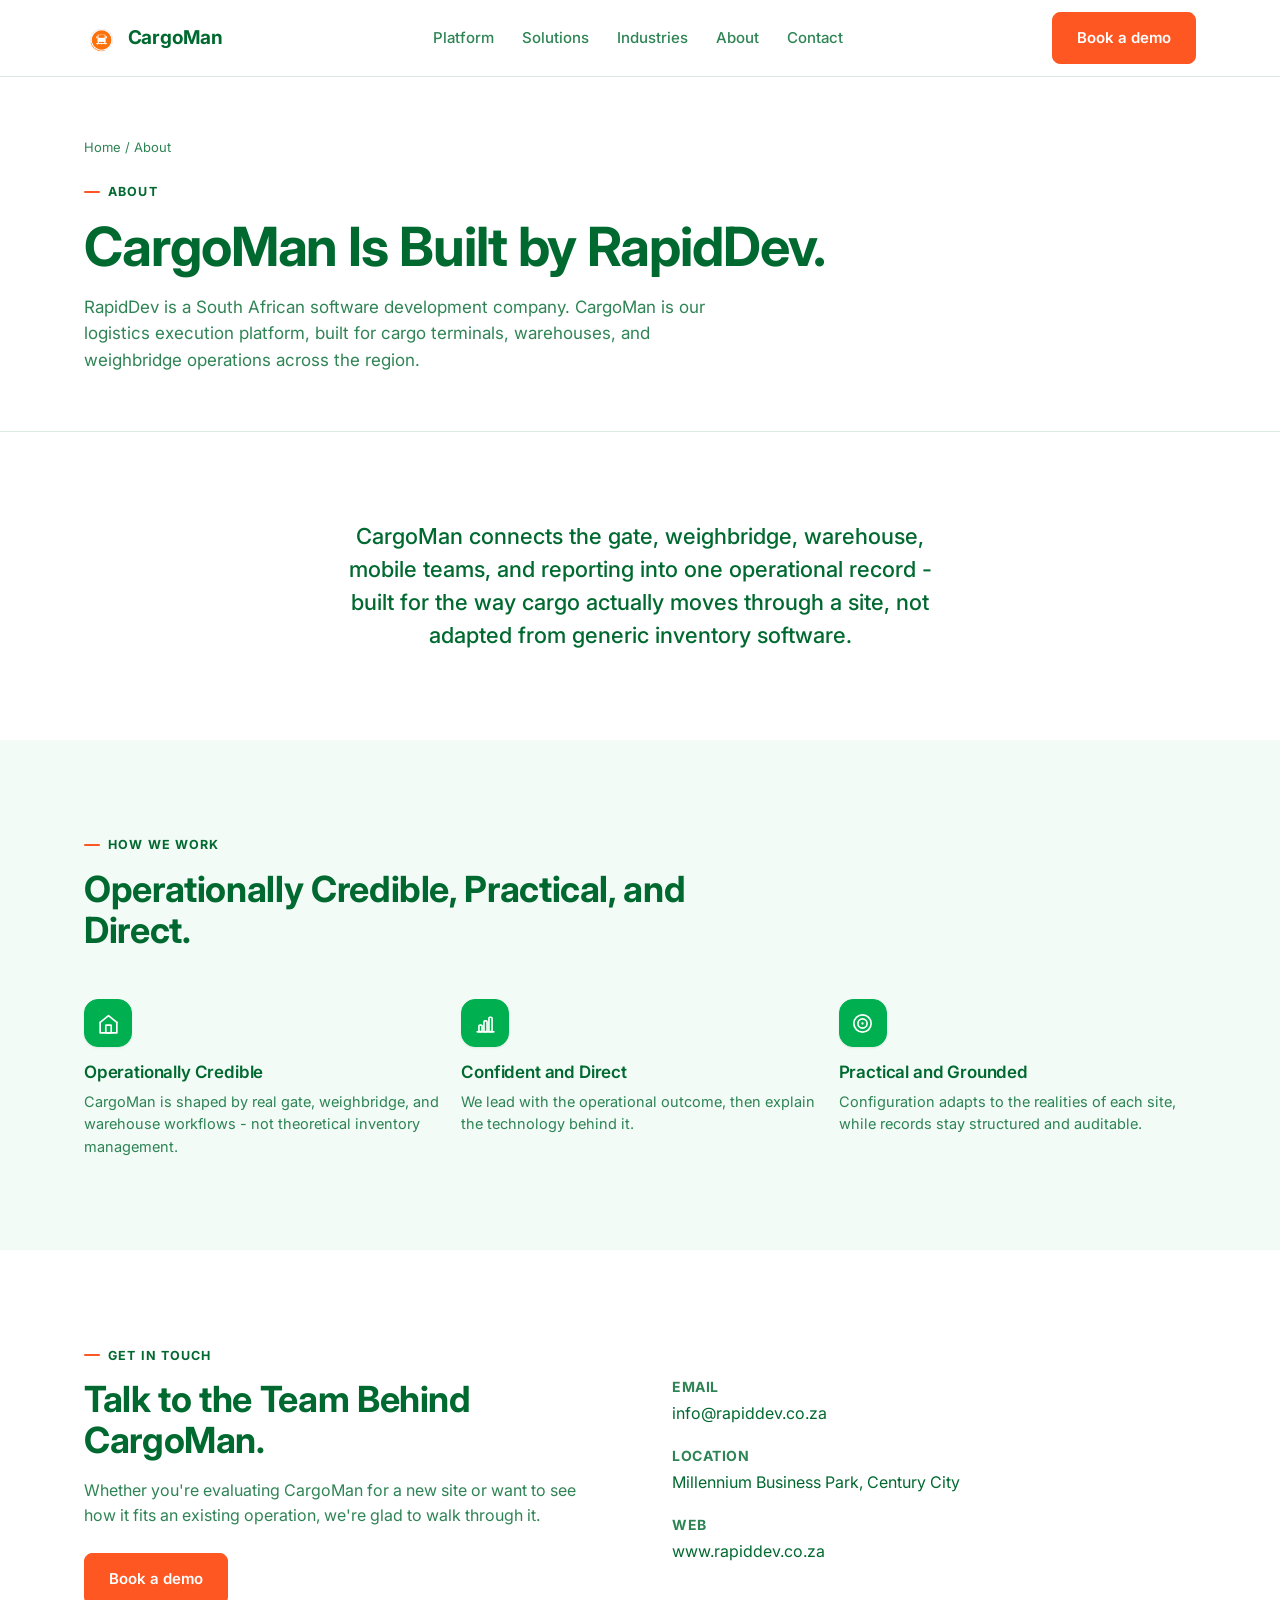
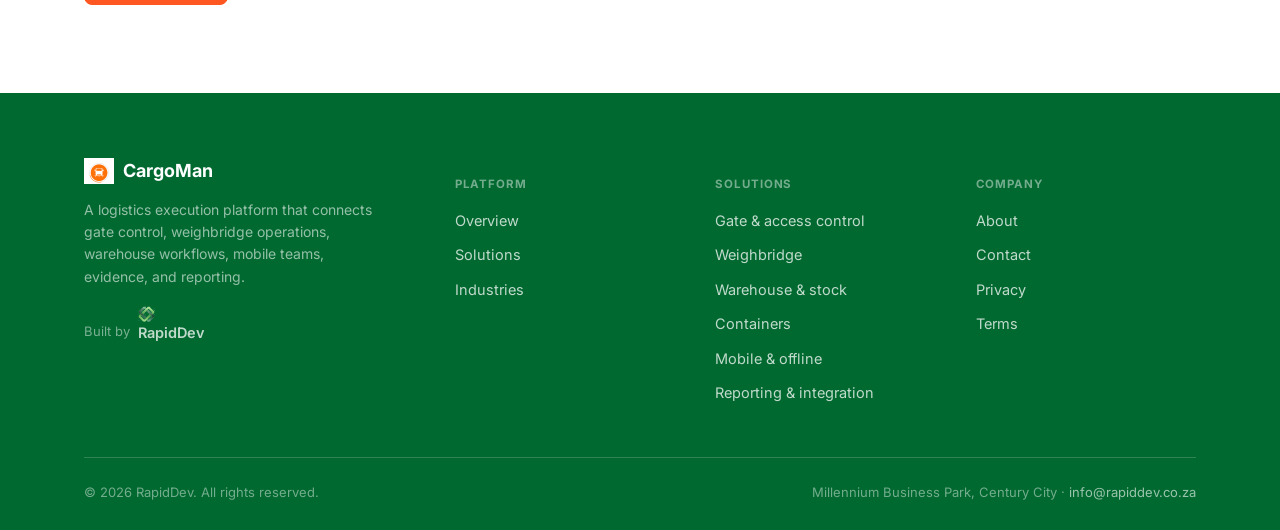
==== commit 04df33ae: "Restore the CargoMan truck mark as the logo and favicon Swaps the header and footer logo across all " ====
--- a/about.html
+++ b/about.html
@@ -110,7 +110,7 @@
 
 <header id="site-header">
   <div class="nav-inner">
-    <a href="index.html" class="logo"><img src="assets/img/rapiddev-mark.png" alt="" width="30" height="30">CargoMan</a>
+    <a href="index.html" class="logo"><img src="assets/img/cargoman-mark.png" alt="" width="30" height="30">CargoMan</a>
     <nav class="primary-nav" id="primary-nav" aria-label="Primary">
       <a href="platform.html">Platform</a>
       <a href="solutions.html">Solutions</a>
@@ -190,7 +190,7 @@
   <div class="wrap">
     <div class="foot-grid">
       <div>
-        <div class="foot-logo"><img src="assets/img/rapiddev-mark.png" alt="" width="26" height="26">CargoMan</div>
+        <div class="foot-logo"><img src="assets/img/cargoman-mark.png" alt="" width="26" height="26">CargoMan</div>
         <p class="foot-p">A logistics execution platform that connects gate control, weighbridge operations, warehouse workflows, mobile teams, evidence, and reporting.</p>
         <p class="foot-by">Built by <a href="https://www.rapiddev.co.za"><img src="assets/img/rapiddev-mark.png" alt="" width="16" height="16">RapidDev</a></p>
       </div>
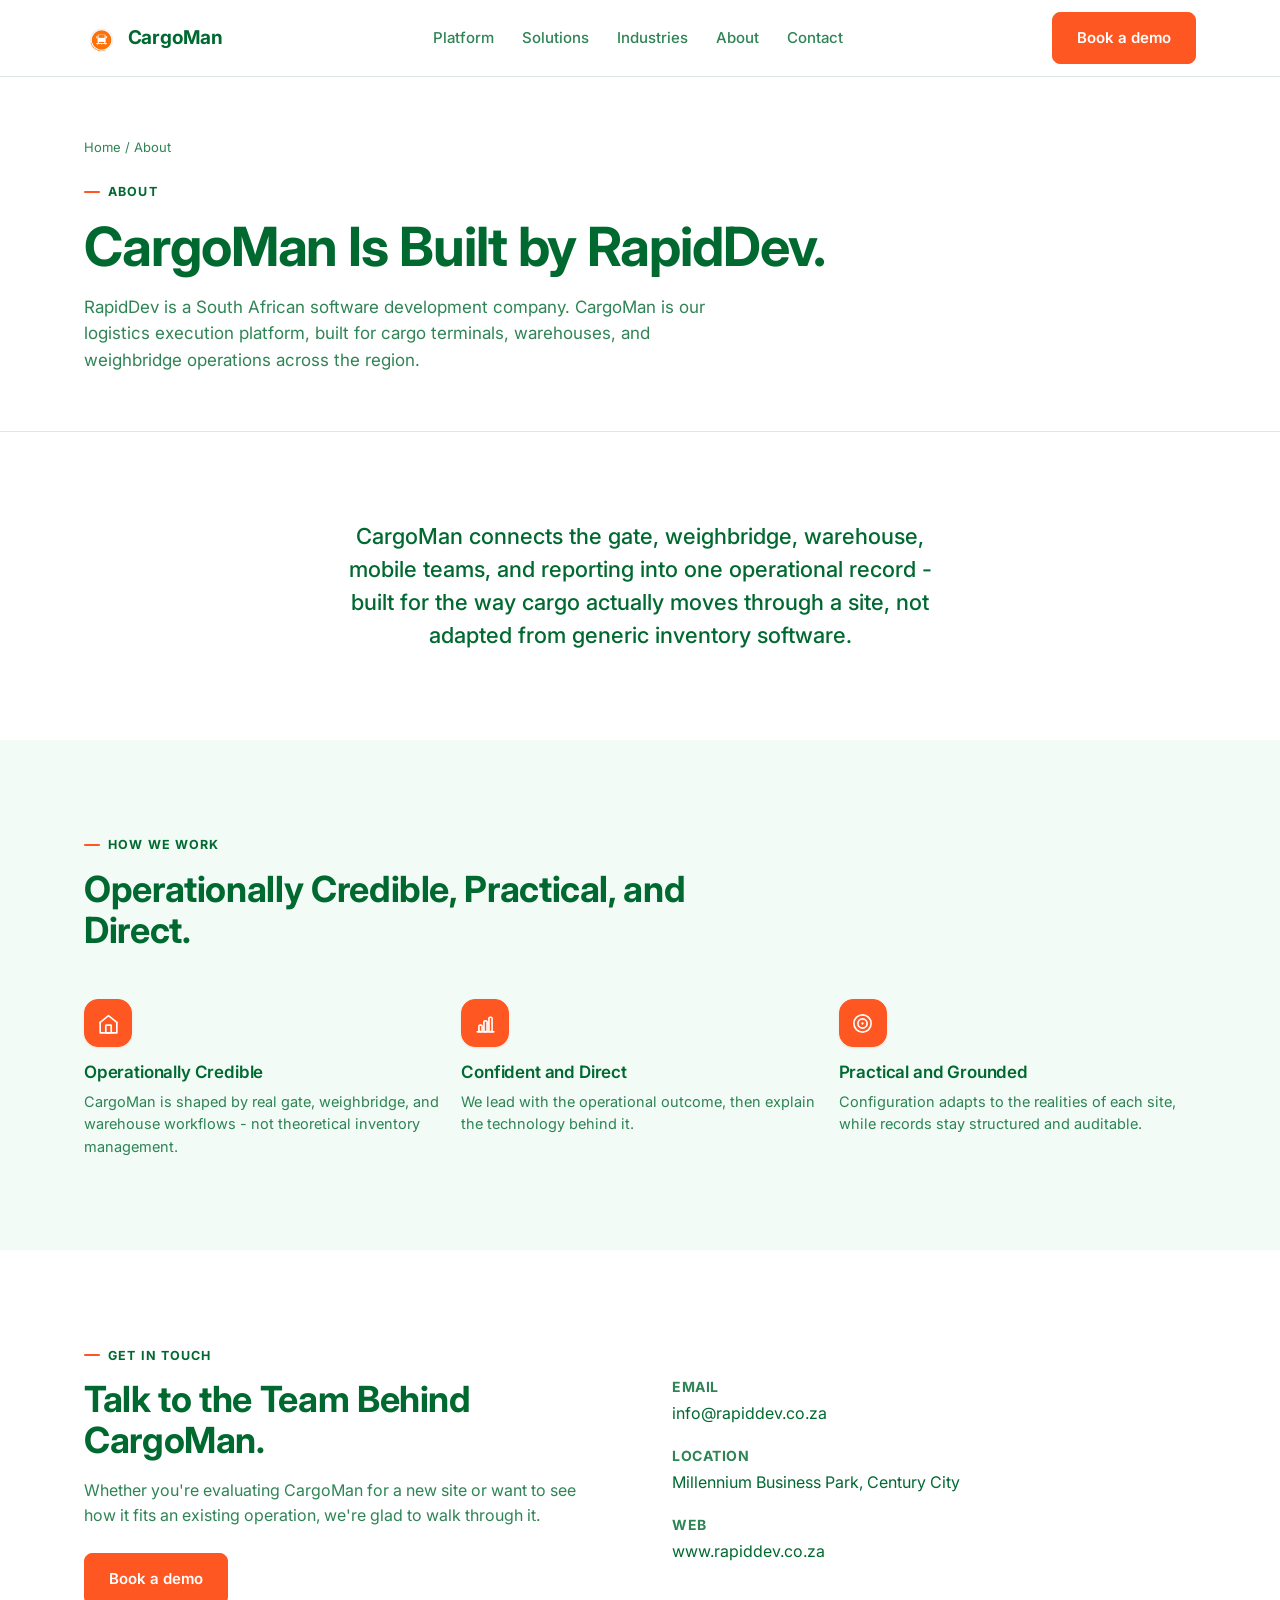
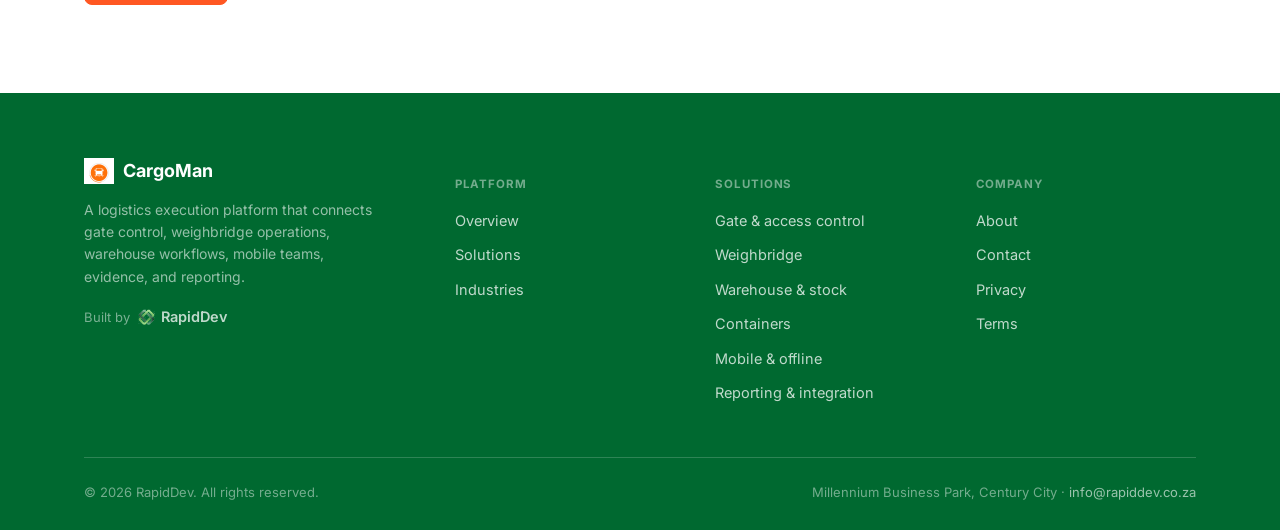
==== commit 6d9a143d: "Consolidate six solution pages into one URL Removes the six individual solution pages (gate-access-c" ====
--- a/about.html
+++ b/about.html
@@ -202,12 +202,12 @@
       </div>
       <div>
         <h5>SOLUTIONS</h5>
-        <a href="solutions/gate-access-control.html">Gate &amp; access control</a>
-        <a href="solutions/weighbridge.html">Weighbridge</a>
-        <a href="solutions/warehouse.html">Warehouse &amp; stock</a>
-        <a href="solutions/container-management.html">Containers</a>
-        <a href="solutions/mobile-operations.html">Mobile &amp; offline</a>
-        <a href="solutions/reporting-integrations.html">Reporting &amp; integration</a>
+        <a href="solutions.html#gate">Gate &amp; access control</a>
+        <a href="solutions.html#weighbridge">Weighbridge</a>
+        <a href="solutions.html#warehouse">Warehouse &amp; stock</a>
+        <a href="solutions.html#containers">Containers</a>
+        <a href="solutions.html#mobile">Mobile &amp; offline</a>
+        <a href="solutions.html#reporting">Reporting &amp; integration</a>
       </div>
       <div>
         <h5>COMPANY</h5>
--- a/assets/styles.css
+++ b/assets/styles.css
@@ -199,8 +199,28 @@
 .hero h1{ color: var(--dark); }
 .hero .lede{ margin-top: 18px; font-size: 18px; color: var(--text-soft); max-width: 52ch; }
 .hero-actions{ display: flex; gap: 14px; flex-wrap: wrap; margin-top: 30px; }
-.hero-foot{ display: flex; gap: 24px; flex-wrap: wrap; margin-top: 40px; padding-top: 24px; border-top: 1px solid var(--border); font-size: 13.5px; color: var(--text-soft); }
-.hero-foot strong{ color: var(--ink); font-weight: 600; }
+.hero-foot{ display: flex; gap: 0; flex-wrap: wrap; margin-top: 40px; padding-top: 26px; border-top: 1px solid var(--border); }
+.hero-cap{
+  display: flex; align-items: flex-start; gap: 11px; flex: 1 1 150px;
+  padding: 8px 20px; margin: -8px 0; border-radius: 10px;
+  transition: background .18s ease, transform .18s ease;
+}
+.hero-cap:hover{ background: var(--offwhite); transform: translateY(-2px); }
+.hero-cap + .hero-cap{ border-left: 1px solid var(--border); }
+.hero-cap-icon{
+  width: 34px; height: 34px; border-radius: 9px; flex: 0 0 auto;
+  display: flex; align-items: center; justify-content: center;
+  background: var(--tint); color: var(--dark); border-bottom: 2px solid var(--orange);
+  transition: background .18s ease, color .18s ease;
+}
+.hero-cap:hover .hero-cap-icon{ background: var(--orange); color: #fff; border-bottom-color: var(--dark); }
+.hero-cap-icon svg{ width: 17px; height: 17px; }
+.hero-cap-label{ display: block; font-size: 11.5px; font-weight: 700; letter-spacing: 0.07em; text-transform: uppercase; color: var(--dark); margin-bottom: 3px; }
+.hero-cap-desc{ display: block; font-size: 13px; color: var(--text-soft); line-height: 1.35; }
+@media (max-width: 560px){
+  .hero-cap{ flex: 1 1 100%; }
+  .hero-cap + .hero-cap{ border-left: none; margin-top: 8px; }
+}
 
 .shot-tag{ margin-top: 12px; font-size: 12.5px; color: var(--text-soft); }
 
@@ -265,9 +285,9 @@
 .card-icon, .ind-icon, .solution-icon{
   display: inline-flex; align-items: center; justify-content: center;
   color: #fff;
-  background: var(--green);
-  border: 1px solid var(--green);
-  box-shadow: 0 1px 2px rgba(0,105,48,0.1);
+  background: var(--orange);
+  border: 1px solid var(--orange);
+  box-shadow: 0 1px 2px rgba(255,87,34,0.15);
   transition: filter .18s ease, transform .18s ease;
 }
 .card-icon{ width: 48px; height: 48px; border-radius: 14px; margin-bottom: 16px; }
@@ -288,9 +308,14 @@
 /* ============================================================
    Capability strip
    ============================================================ */
-.strip{ background: var(--offwhite); border-bottom: 1px solid var(--border); padding: 18px 0; }
-.strip .wrap{ font-size: 14px; color: var(--text-soft); text-align: center; }
-.strip strong{ color: var(--text); font-weight: 600; }
+.strip{ background: var(--offwhite); border-bottom: 1px solid var(--border); padding: 16px 0; }
+.strip-row{ display: flex; align-items: center; justify-content: center; gap: 10px; flex-wrap: wrap; }
+.strip-label{ font-size: 12px; font-weight: 700; letter-spacing: 0.06em; text-transform: uppercase; color: var(--text-soft); }
+.strip-pill{
+  font-size: 11.5px; font-weight: 700; letter-spacing: 0.04em; text-transform: uppercase;
+  color: var(--dark); background: #fff; border: 1px solid var(--border);
+  padding: 6px 12px; border-radius: 20px;
+}
 
 /* ============================================================
    Manifest / operational journey grid
@@ -331,14 +356,23 @@
   background: #fff;
 }
 .card:hover{ border-color: var(--dark); box-shadow: var(--shadow-md); transform: translateY(-2px); }
+.card-shot{
+  width: 100%; height: 160px; border-radius: 8px; overflow: hidden;
+  background: var(--offwhite); border: 1px solid var(--border);
+  display: flex; align-items: center; justify-content: center; margin-bottom: 18px;
+}
+.card-shot img{ width: 100%; height: 100%; object-fit: contain; }
 .card .tag{
   display: inline-block; font-family: var(--font-mono); font-size: 11px; font-weight: 700; letter-spacing: 0.08em;
   color: var(--orange); background: rgba(255,87,34,0.1); padding: 4px 9px; border-radius: 5px; margin-bottom: 14px;
 }
 .card h3{ margin-bottom: 10px; }
 .card p{ color: var(--text-soft); font-size: 15px; margin-bottom: 16px; }
-.card .go{ display: inline-flex; align-items: center; gap: 6px; font-weight: 600; font-size: 14.5px; color: var(--ink); }
-.card .go svg{ transition: transform .15s ease; }
+.mini-list{ padding-top: 14px; border-top: 1px solid var(--border); display: flex; flex-direction: column; gap: 7px; }
+.mini-list li{ position: relative; padding-left: 19px; font-size: 13px; color: var(--text-soft); }
+.mini-list li::before{ content: "✓"; position: absolute; left: 0; top: 0; color: var(--dark); font-weight: 700; font-size: 11.5px; }
+.card .go{ display: inline-flex; align-items: center; gap: 6px; font-weight: 600; font-size: 14.5px; color: var(--ink); white-space: nowrap; }
+.card .go svg{ width: 16px; height: 16px; flex: 0 0 auto; transition: transform .15s ease; }
 .card:hover .go svg{ transform: translateX(3px); }
 
 @media (max-width: 900px){ .cards{ grid-template-columns: 1fr 1fr; } }
@@ -436,6 +470,7 @@
 footer h5{ font-family: var(--font-mono); font-size: 11.5px; letter-spacing: 0.08em; color: rgba(255,255,255,0.45); margin-bottom: 16px; font-weight: 700; }
 footer .foot-grid a{ display: block; font-size: 14.5px; color: rgba(255,255,255,0.75); margin-bottom: 12px; }
 footer .foot-grid a:hover{ color: #fff; }
+.foot-grid .foot-by a{ display: inline-flex; margin-bottom: 0; }
 .foot-bottom{ display: flex; justify-content: space-between; flex-wrap: wrap; gap: 8px; padding-top: 24px; font-size: 13px; color: rgba(255,255,255,0.45); }
 .foot-bottom a{ color: rgba(255,255,255,0.6); }
 .foot-bottom a:hover{ color: #fff; }
@@ -540,6 +575,24 @@
 .value-card p{ font-size: 14.5px; color: var(--text-soft); }
 @media (max-width: 760px){ .value-grid{ grid-template-columns: 1fr; } }
 
+/* Platform-benefits grid (homepage) - interactive icon cards */
+.benefit-grid{ display: grid; grid-template-columns: repeat(3, 1fr); gap: 18px; }
+.benefit-card{
+  padding: 22px; border: 1px solid var(--border); border-radius: var(--radius);
+  background: #fff; transition: border-color .18s ease, box-shadow .18s ease, transform .18s ease;
+}
+.benefit-card:hover{ border-color: var(--dark); box-shadow: var(--shadow-md); transform: translateY(-3px); }
+.benefit-icon{
+  width: 40px; height: 40px; border-radius: 11px; margin-bottom: 14px;
+  display: flex; align-items: center; justify-content: center;
+  background: var(--dark); color: #fff; transition: background .18s ease;
+}
+.benefit-icon svg{ width: 20px; height: 20px; }
+.benefit-card:hover .benefit-icon{ background: var(--orange); }
+.benefit-card h4{ font-size: 16.5px; margin-bottom: 7px; color: var(--ink); }
+.benefit-card p{ font-size: 14px; color: var(--text-soft); line-height: 1.55; }
+@media (max-width: 760px){ .benefit-grid{ grid-template-columns: 1fr; } }
+
 /* ============================================================
    Forms
    ============================================================ */
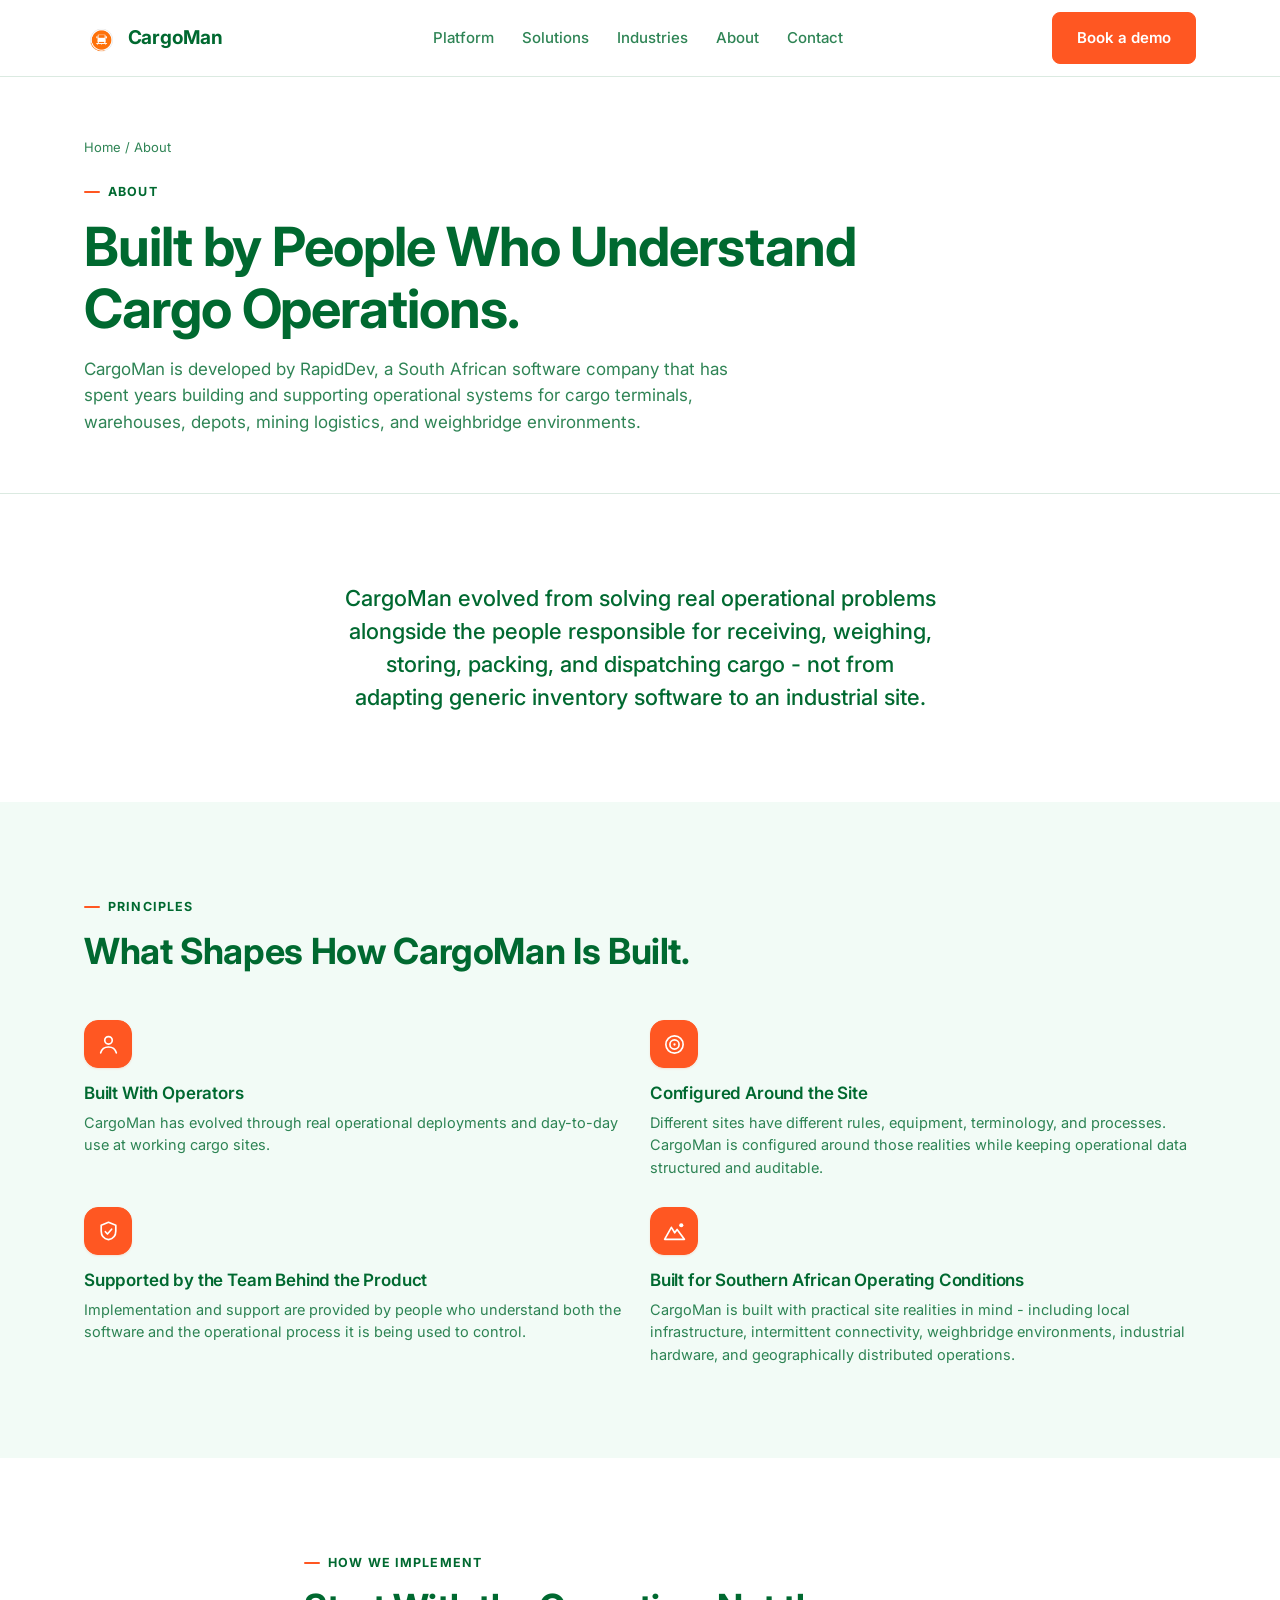
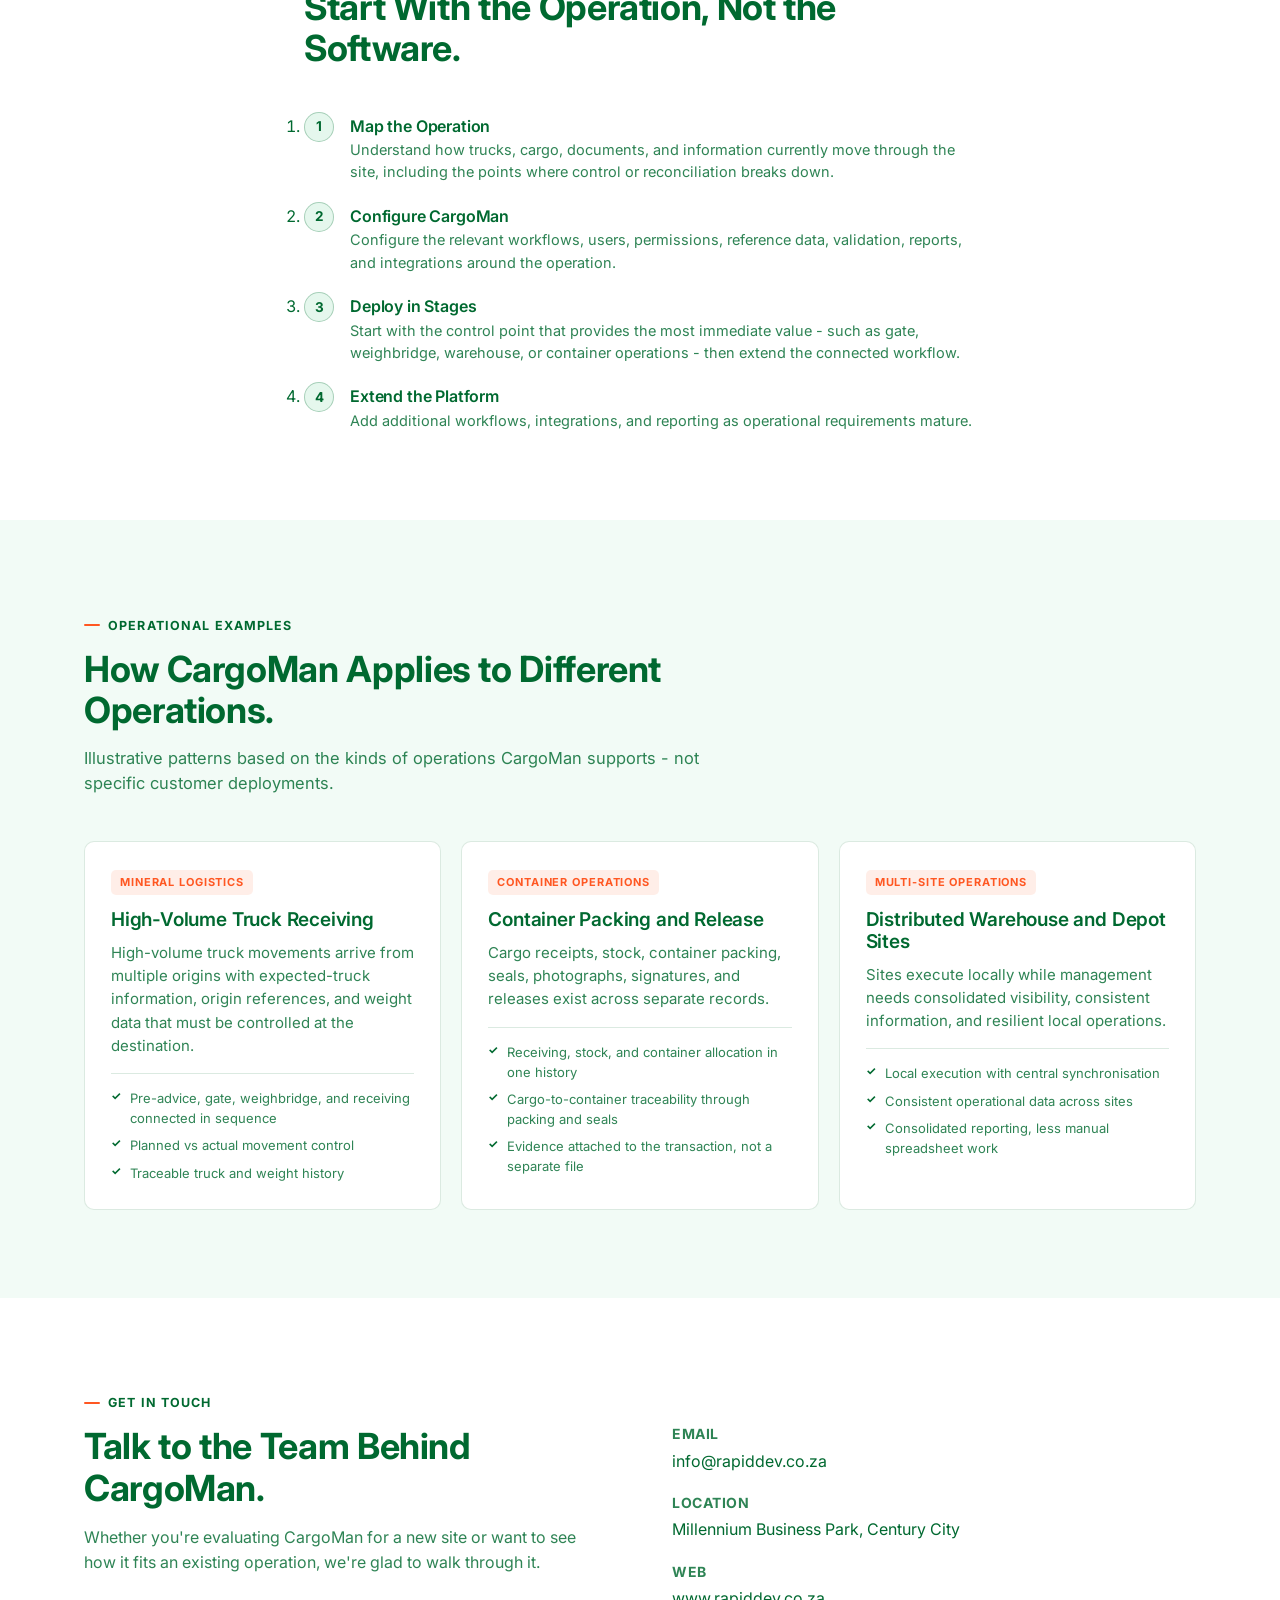
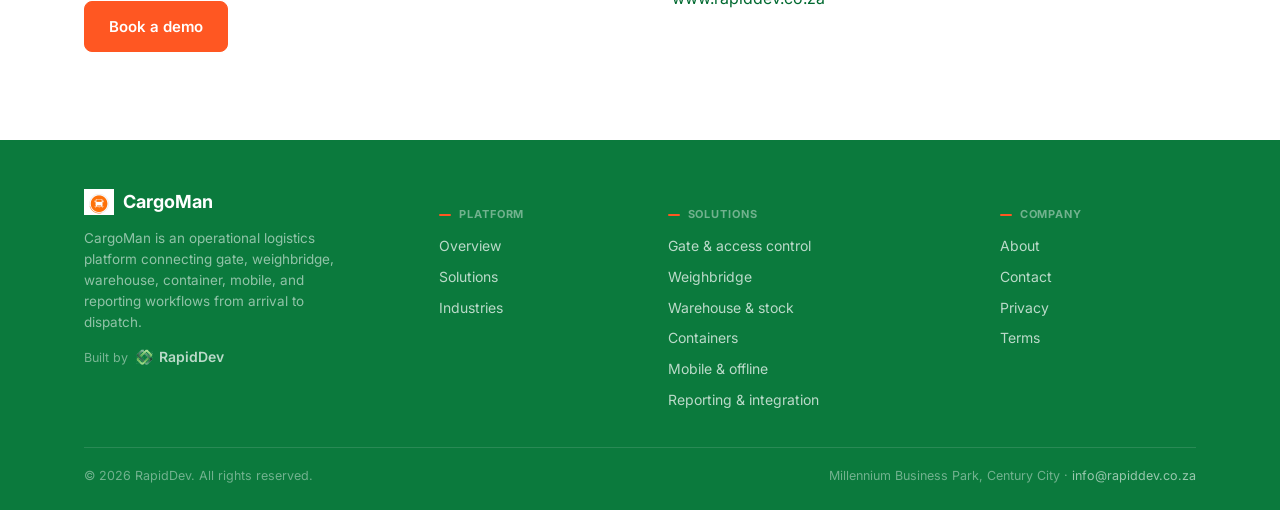
==== commit 89826208: "Rework Platform, Industries, and About content per positioning brief; update footer sitewide Platfor" ====
--- a/about.html
+++ b/about.html
@@ -106,6 +106,12 @@
     <line x1="8.5" y1="12" x2="15.5" y2="12"/>
     <line x1="8.5" y1="15.5" x2="15.5" y2="15.5"/>
   </symbol>
+  <symbol id="icon-sites" viewBox="0 0 24 24" fill="none" stroke="currentColor" stroke-width="1.6" stroke-linecap="round" stroke-linejoin="round">
+    <circle cx="6" cy="7" r="3"/>
+    <circle cx="18" cy="7" r="3"/>
+    <circle cx="12" cy="18" r="3"/>
+    <path d="M8.4 8.8L10.3 15.3M15.6 8.8L13.7 15.3M9 7h6" stroke-dasharray="2 2.4"/>
+  </symbol>
 </defs></svg>
 
 <header id="site-header">
@@ -133,27 +139,87 @@
     <div class="wrap">
       <p class="breadcrumb"><a href="index.html">Home</a> / About</p>
       <p class="eyebrow">About</p>
-      <h1>CargoMan Is Built by RapidDev.</h1>
-      <p class="lede">RapidDev is a South African software development company. CargoMan is our logistics execution platform, built for cargo terminals, warehouses, and weighbridge operations across the region.</p>
+      <h1>Built by People Who Understand Cargo Operations.</h1>
+      <p class="lede">CargoMan is developed by RapidDev, a South African software company that has spent years building and supporting operational systems for cargo terminals, warehouses, depots, mining logistics, and weighbridge environments.</p>
     </div>
   </section>
 
   <section class="section">
     <div class="wrap" style="max-width:640px; text-align:center;">
-      <p style="font-size:22px;font-weight:500;color:var(--dark);line-height:1.5;">CargoMan connects the gate, weighbridge, warehouse, mobile teams, and reporting into one operational record - built for the way cargo actually moves through a site, not adapted from generic inventory software.</p>
+      <p style="font-size:22px;font-weight:500;color:var(--dark);line-height:1.5;">CargoMan evolved from solving real operational problems alongside the people responsible for receiving, weighing, storing, packing, and dispatching cargo - not from adapting generic inventory software to an industrial site.</p>
     </div>
   </section>
 
   <section class="section section-tint">
     <div class="wrap">
       <div class="section-head">
-        <p class="eyebrow">How we work</p>
-        <h2>Operationally Credible, Practical, and Direct.</h2>
-      </div>
-      <div class="value-grid">
-        <div class="value-card"><div class="card-icon"><svg viewBox="0 0 24 24"><use href="#icon-warehouse"/></svg></div><h4>Operationally Credible</h4><p>CargoMan is shaped by real gate, weighbridge, and warehouse workflows - not theoretical inventory management.</p></div>
-        <div class="value-card"><div class="card-icon"><svg viewBox="0 0 24 24"><use href="#icon-chart"/></svg></div><h4>Confident and Direct</h4><p>We lead with the operational outcome, then explain the technology behind it.</p></div>
-        <div class="value-card"><div class="card-icon"><svg viewBox="0 0 24 24"><use href="#icon-target"/></svg></div><h4>Practical and Grounded</h4><p>Configuration adapts to the realities of each site, while records stay structured and auditable.</p></div>
+        <p class="eyebrow">Principles</p>
+        <h2>What Shapes How CargoMan Is Built.</h2>
+      </div>
+      <div class="value-grid grid-2col">
+        <div class="value-card"><div class="card-icon"><svg viewBox="0 0 24 24"><use href="#icon-user"/></svg></div><h4>Built With Operators</h4><p>CargoMan has evolved through real operational deployments and day-to-day use at working cargo sites.</p></div>
+        <div class="value-card"><div class="card-icon"><svg viewBox="0 0 24 24"><use href="#icon-target"/></svg></div><h4>Configured Around the Site</h4><p>Different sites have different rules, equipment, terminology, and processes. CargoMan is configured around those realities while keeping operational data structured and auditable.</p></div>
+        <div class="value-card"><div class="card-icon"><svg viewBox="0 0 24 24"><use href="#icon-shield"/></svg></div><h4>Supported by the Team Behind the Product</h4><p>Implementation and support are provided by people who understand both the software and the operational process it is being used to control.</p></div>
+        <div class="value-card"><div class="card-icon"><svg viewBox="0 0 24 24"><use href="#icon-mountain"/></svg></div><h4>Built for Southern African Operating Conditions</h4><p>CargoMan is built with practical site realities in mind - including local infrastructure, intermittent connectivity, weighbridge environments, industrial hardware, and geographically distributed operations.</p></div>
+      </div>
+    </div>
+  </section>
+
+  <!-- IMPLEMENTATION METHODOLOGY -->
+  <section class="section">
+    <div class="wrap" style="max-width:720px;">
+      <div class="section-head">
+        <p class="eyebrow">How we implement</p>
+        <h2>Start With the Operation, Not the Software.</h2>
+      </div>
+      <ol class="step-list">
+        <li><h4>Map the Operation</h4><p>Understand how trucks, cargo, documents, and information currently move through the site, including the points where control or reconciliation breaks down.</p></li>
+        <li><h4>Configure CargoMan</h4><p>Configure the relevant workflows, users, permissions, reference data, validation, reports, and integrations around the operation.</p></li>
+        <li><h4>Deploy in Stages</h4><p>Start with the control point that provides the most immediate value - such as gate, weighbridge, warehouse, or container operations - then extend the connected workflow.</p></li>
+        <li><h4>Extend the Platform</h4><p>Add additional workflows, integrations, and reporting as operational requirements mature.</p></li>
+      </ol>
+    </div>
+  </section>
+
+  <!-- OPERATIONAL EXAMPLES -->
+  <section class="section section-tint">
+    <div class="wrap">
+      <div class="section-head">
+        <p class="eyebrow">Operational examples</p>
+        <h2>How CargoMan Applies to Different Operations.</h2>
+        <p>Illustrative patterns based on the kinds of operations CargoMan supports - not specific customer deployments.</p>
+      </div>
+      <div class="cards">
+        <div class="card">
+          <span class="tag">MINERAL LOGISTICS</span>
+          <h3>High-Volume Truck Receiving</h3>
+          <p>High-volume truck movements arrive from multiple origins with expected-truck information, origin references, and weight data that must be controlled at the destination.</p>
+          <ul class="mini-list">
+            <li>Pre-advice, gate, weighbridge, and receiving connected in sequence</li>
+            <li>Planned vs actual movement control</li>
+            <li>Traceable truck and weight history</li>
+          </ul>
+        </div>
+        <div class="card">
+          <span class="tag">CONTAINER OPERATIONS</span>
+          <h3>Container Packing and Release</h3>
+          <p>Cargo receipts, stock, container packing, seals, photographs, signatures, and releases exist across separate records.</p>
+          <ul class="mini-list">
+            <li>Receiving, stock, and container allocation in one history</li>
+            <li>Cargo-to-container traceability through packing and seals</li>
+            <li>Evidence attached to the transaction, not a separate file</li>
+          </ul>
+        </div>
+        <div class="card">
+          <span class="tag">MULTI-SITE OPERATIONS</span>
+          <h3>Distributed Warehouse and Depot Sites</h3>
+          <p>Sites execute locally while management needs consolidated visibility, consistent information, and resilient local operations.</p>
+          <ul class="mini-list">
+            <li>Local execution with central synchronisation</li>
+            <li>Consistent operational data across sites</li>
+            <li>Consolidated reporting, less manual spreadsheet work</li>
+          </ul>
+        </div>
       </div>
     </div>
   </section>
@@ -191,7 +257,7 @@
     <div class="foot-grid">
       <div>
         <div class="foot-logo"><img src="assets/img/cargoman-mark.png" alt="" width="26" height="26">CargoMan</div>
-        <p class="foot-p">A logistics execution platform that connects gate control, weighbridge operations, warehouse workflows, mobile teams, evidence, and reporting.</p>
+        <p class="foot-p">CargoMan is an operational logistics platform connecting gate, weighbridge, warehouse, container, mobile, and reporting workflows from arrival to dispatch.</p>
         <p class="foot-by">Built by <a href="https://www.rapiddev.co.za"><img src="assets/img/rapiddev-mark.png" alt="" width="16" height="16">RapidDev</a></p>
       </div>
       <div>
--- a/assets/styles.css
+++ b/assets/styles.css
@@ -20,7 +20,10 @@
   --orange:     #FF5722;  /* Primary Orange */
   --blue:       #00BDFF;  /* Accent Blue */
   --white:      #ffffff;
-  --green-deep: #006930;  /* derived — all readable text + footer background */
+  --green-deep: #006930;  /* derived — all readable text */
+  --footer-bg:  #0B7A3D;  /* derived — richer/brighter than --green-deep so the
+                              footer reads as the brand green rather than a
+                              near-black slab; still ~5.4:1 with white text */
 
   --dark:   var(--green-deep);  /* headings, nav, borders, large UI */
   --ink:    var(--green-deep);  /* footer / skip-link background, prominent labels */
@@ -159,8 +162,19 @@
 }
 
 @media (max-width: 860px){
+  /* Header is a constant height on mobile (not the desktop 76px/62px
+     compact-on-scroll swap), so the fixed nav panel's top offset below
+     always matches the header's real height, whether or not the page
+     has been scrolled when the menu is opened. */
+  .nav-inner, #site-header.compact .nav-inner{ height: 62px; }
   .primary-nav{
-    position: fixed; inset: 62px 0 0 0; background: var(--white);
+    /* #site-header has backdrop-filter, which makes it the containing
+       block for this fixed-position descendant — so `bottom` would
+       resolve against the header's own short height, not the viewport.
+       An explicit vh-based height sidesteps that and always reaches
+       the real bottom of the screen. */
+    position: fixed; top: 62px; left: 0; right: 0; height: calc(100vh - 62px);
+    background: var(--white);
     flex-direction: column; align-items: stretch; gap: 0; padding: 8px 24px 24px;
     transform: translateY(-8px); opacity: 0; pointer-events: none; transition: opacity .18s ease, transform .18s ease;
     overflow-y: auto;
@@ -199,27 +213,30 @@
 .hero h1{ color: var(--dark); }
 .hero .lede{ margin-top: 18px; font-size: 18px; color: var(--text-soft); max-width: 52ch; }
 .hero-actions{ display: flex; gap: 14px; flex-wrap: wrap; margin-top: 30px; }
-.hero-foot{ display: flex; gap: 0; flex-wrap: wrap; margin-top: 40px; padding-top: 26px; border-top: 1px solid var(--border); }
+.hero-foot{
+  display: flex; justify-content: center; gap: 20px; flex-wrap: wrap;
+  margin-top: 52px; padding-top: 36px; border-top: 1px solid var(--border);
+}
 .hero-cap{
-  display: flex; align-items: flex-start; gap: 11px; flex: 1 1 150px;
-  padding: 8px 20px; margin: -8px 0; border-radius: 10px;
-  transition: background .18s ease, transform .18s ease;
-}
-.hero-cap:hover{ background: var(--offwhite); transform: translateY(-2px); }
-.hero-cap + .hero-cap{ border-left: 1px solid var(--border); }
+  display: flex; align-items: center; gap: 15px; flex: 1 1 240px; max-width: 320px;
+  padding: 18px 22px; border-radius: 14px;
+  background: #fff; border: 1px solid var(--border);
+  transition: border-color .18s ease, box-shadow .18s ease, transform .18s ease;
+}
+.hero-cap:hover{ border-color: var(--dark); box-shadow: var(--shadow-md); transform: translateY(-3px); }
 .hero-cap-icon{
-  width: 34px; height: 34px; border-radius: 9px; flex: 0 0 auto;
+  width: 44px; height: 44px; border-radius: 13px; flex: 0 0 auto;
   display: flex; align-items: center; justify-content: center;
-  background: var(--tint); color: var(--dark); border-bottom: 2px solid var(--orange);
-  transition: background .18s ease, color .18s ease;
-}
-.hero-cap:hover .hero-cap-icon{ background: var(--orange); color: #fff; border-bottom-color: var(--dark); }
-.hero-cap-icon svg{ width: 17px; height: 17px; }
+  background: var(--orange); color: #fff;
+  box-shadow: 0 1px 2px rgba(255,87,34,0.15);
+  transition: filter .18s ease, transform .18s ease;
+}
+.hero-cap:hover .hero-cap-icon{ filter: brightness(1.08); transform: scale(1.08); }
+.hero-cap-icon svg{ width: 20px; height: 20px; }
 .hero-cap-label{ display: block; font-size: 11.5px; font-weight: 700; letter-spacing: 0.07em; text-transform: uppercase; color: var(--dark); margin-bottom: 3px; }
 .hero-cap-desc{ display: block; font-size: 13px; color: var(--text-soft); line-height: 1.35; }
 @media (max-width: 560px){
-  .hero-cap{ flex: 1 1 100%; }
-  .hero-cap + .hero-cap{ border-left: none; margin-top: 8px; }
+  .hero-cap{ flex: 1 1 100%; max-width: none; }
 }
 
 .shot-tag{ margin-top: 12px; font-size: 12.5px; color: var(--text-soft); }
@@ -361,7 +378,7 @@
   background: var(--offwhite); border: 1px solid var(--border);
   display: flex; align-items: center; justify-content: center; margin-bottom: 18px;
 }
-.card-shot img{ width: 100%; height: 100%; object-fit: contain; }
+.card-shot img{ width: 100%; height: 100%; object-fit: cover; }
 .card .tag{
   display: inline-block; font-family: var(--font-mono); font-size: 11px; font-weight: 700; letter-spacing: 0.08em;
   color: var(--orange); background: rgba(255,87,34,0.1); padding: 4px 9px; border-radius: 5px; margin-bottom: 14px;
@@ -378,6 +395,25 @@
 @media (max-width: 900px){ .cards{ grid-template-columns: 1fr 1fr; } }
 @media (max-width: 620px){ .cards{ grid-template-columns: 1fr; } }
 
+/* Fixed 2-column variant for card groups with an even count that
+   shouldn't wrap 3-then-1 in the default grid (e.g. 4 items) */
+.cards.cards-2col{ grid-template-columns: repeat(2, 1fr); max-width: 900px; margin: 0 auto; }
+@media (max-width: 620px){ .cards.cards-2col{ grid-template-columns: 1fr; } }
+
+/* Generic 2-column override for grids with an even item count.
+   Compound selectors (not just .grid-2col alone) so specificity beats
+   each grid's own base rule regardless of source order, and its own
+   mobile collapse rather than relying on (and fighting the
+   specificity of) each grid's native breakpoints. */
+.industries.grid-2col, .persona-grid.grid-2col, .value-grid.grid-2col{
+  grid-template-columns: repeat(2, 1fr);
+}
+@media (max-width: 640px){
+  .industries.grid-2col, .persona-grid.grid-2col, .value-grid.grid-2col{
+    grid-template-columns: 1fr;
+  }
+}
+
 /* ============================================================
    Split layout (content + visual)
    ============================================================ */
@@ -391,6 +427,13 @@
   background: var(--blue-tint); border: 1.5px solid var(--dark);
 }
 .split-visual{ display: flex; justify-content: center; }
+.image-placeholder{
+  width: 100%; height: 100%; min-height: 280px; border-radius: var(--radius);
+  border: 2px dashed var(--border-strong); background: var(--offwhite);
+  display: flex; flex-direction: column; align-items: center; justify-content: center; gap: 10px;
+  color: var(--text-soft); font-size: 13.5px; font-weight: 600; text-align: center; padding: 24px;
+}
+.image-placeholder svg{ opacity: 0.55; }
 
 @media (max-width: 900px){
   .split{ grid-template-columns: 1fr; gap: 36px; }
@@ -447,7 +490,7 @@
    ============================================================ */
 .final-cta{
   background: var(--white);
-  color: var(--dark); text-align: center; padding: 96px 0;
+  color: var(--dark); text-align: center; padding: 88px 0 56px;
   border-top: 1px solid var(--border);
 }
 .final-cta h2{ color: var(--dark); margin-top: 10px; }
@@ -456,23 +499,31 @@
 
 /* ============================================================
    Footer — the one intentionally dark section, using the deeper
-   green so white text stays comfortably readable
-   ============================================================ */
-footer{ background: var(--ink); color: rgba(255,255,255,0.72); padding: 64px 0 28px; }
-.foot-grid{ display: grid; grid-template-columns: 1.5fr 1fr 1fr 1fr; gap: 40px; padding-bottom: 40px; border-bottom: 1px solid var(--border-dark); }
-.foot-logo{ display: flex; align-items: center; gap: 9px; font-family: var(--font-head); font-weight: 700; font-size: 18px; color: #fff; margin-bottom: 14px; }
+   green so white text stays comfortably readable. Compact by
+   design: padding and internal spacing are deliberately tight so
+   the footer reads as a dense information block, not a large
+   dark area with content floating inside it.
+   ============================================================ */
+footer{ background: var(--footer-bg); color: rgba(255,255,255,0.72); padding: 48px 0 24px; }
+.foot-grid{ display: grid; grid-template-columns: 1.4fr 0.85fr 1.3fr 0.85fr; gap: 32px; padding-bottom: 28px; border-bottom: 1px solid rgba(255,255,255,0.12); }
+.foot-logo{ display: flex; align-items: center; gap: 9px; font-family: var(--font-head); font-weight: 700; font-size: 18px; color: #fff; margin-bottom: 12px; }
 .foot-logo img{ height: 26px; width: auto; }
-.foot-p{ font-size: 14px; line-height: 1.6; max-width: 34ch; color: rgba(255,255,255,0.58); }
-.foot-by{ margin-top: 18px; display: flex; align-items: center; gap: 8px; font-size: 13px; color: rgba(255,255,255,0.48); }
+.foot-p{ font-size: 13.5px; line-height: 1.55; max-width: 30ch; color: rgba(255,255,255,0.55); }
+.foot-by{ margin-top: 14px; display: flex; align-items: center; gap: 8px; font-size: 12.5px; color: rgba(255,255,255,0.45); }
 .foot-by img{ height: 16px; width: auto; opacity: 0.9; }
-.foot-by a{ color: rgba(255,255,255,0.78); font-weight: 600; display: inline-flex; align-items: center; gap: 6px; }
+.foot-by a{ color: rgba(255,255,255,0.75); font-weight: 600; display: inline-flex; align-items: center; gap: 6px; }
 .foot-by a:hover{ color: #fff; }
-footer h5{ font-family: var(--font-mono); font-size: 11.5px; letter-spacing: 0.08em; color: rgba(255,255,255,0.45); margin-bottom: 16px; font-weight: 700; }
-footer .foot-grid a{ display: block; font-size: 14.5px; color: rgba(255,255,255,0.75); margin-bottom: 12px; }
+footer h5{
+  display: flex; align-items: center; gap: 8px;
+  font-family: var(--font-mono); font-size: 11px; letter-spacing: 0.08em; color: rgba(255,255,255,0.42);
+  margin-bottom: 12px; font-weight: 700;
+}
+footer h5::before{ content:""; width: 12px; height: 2px; background: var(--orange); border-radius: 2px; flex: 0 0 auto; }
+footer .foot-grid a{ display: block; font-size: 14px; color: rgba(255,255,255,0.72); margin-bottom: 9px; }
 footer .foot-grid a:hover{ color: #fff; }
 .foot-grid .foot-by a{ display: inline-flex; margin-bottom: 0; }
-.foot-bottom{ display: flex; justify-content: space-between; flex-wrap: wrap; gap: 8px; padding-top: 24px; font-size: 13px; color: rgba(255,255,255,0.45); }
-.foot-bottom a{ color: rgba(255,255,255,0.6); }
+.foot-bottom{ display: flex; justify-content: space-between; flex-wrap: wrap; gap: 8px; padding-top: 18px; font-size: 12.5px; color: rgba(255,255,255,0.42); }
+.foot-bottom a{ color: rgba(255,255,255,0.58); }
 .foot-bottom a:hover{ color: #fff; }
 
 @media (max-width: 760px){
@@ -641,3 +692,91 @@
   background: rgba(255,87,34,0.08); color: var(--orange); border: 1px solid rgba(255,87,34,0.3);
   padding: 6px 12px; border-radius: 20px; margin-bottom: 18px;
 }
+
+/* ============================================================
+   Clients map — "Our Clients. Nationwide Impact." Data-driven
+   province list + interactive SA map, rendered by
+   assets/clients-map.js from assets/data/clients.js.
+   ============================================================ */
+.clients-layout{ display: grid; grid-template-columns: 0.82fr 1.4fr; gap: 40px; align-items: start; }
+
+.clients-list{ display: flex; flex-direction: column; gap: 22px; }
+.clients-group h3{
+  font-family: var(--font-mono); font-size: 11.5px; font-weight: 700; letter-spacing: 0.08em;
+  text-transform: uppercase; color: var(--dark);
+  margin-bottom: 8px; padding-bottom: 8px; border-bottom: 1px solid var(--border);
+}
+.clients-group ul{ display: flex; flex-direction: column; gap: 2px; }
+.clients-entry{
+  display: flex; align-items: baseline; justify-content: space-between; gap: 12px;
+  width: 100%; text-align: left; background: transparent; border: 1px solid transparent; border-radius: 7px;
+  padding: 7px 9px; font: inherit; color: var(--text);
+  transition: background .15s ease, border-color .15s ease;
+}
+.clients-entry:hover{ background: var(--tint); }
+.clients-entry .name{ font-size: 14px; font-weight: 600; color: var(--ink); }
+.clients-entry .loc{ font-size: 12px; color: var(--text-soft); text-align: right; flex: 0 0 auto; }
+.clients-entry.is-active{ background: #fff; border-color: var(--dark); box-shadow: var(--shadow-sm); }
+.clients-entry.is-active .name::before{ content: ""; display: inline-block; width: 6px; height: 6px; border-radius: 50%; background: var(--orange); margin-right: 7px; vertical-align: middle; }
+
+.clients-map-wrap{
+  position: relative; background: #fff; border: 1px solid var(--border); border-radius: var(--radius);
+  padding: 22px; box-shadow: var(--shadow-sm);
+}
+.clients-map{ display: block; width: 100%; height: auto; }
+.map-outline{ fill: var(--offwhite); stroke: var(--border-strong); stroke-width: 1.4; stroke-linejoin: round; }
+.map-divider{ fill: none; stroke: var(--dark); stroke-opacity: 0.14; stroke-width: 1.1; stroke-linecap: round; }
+.map-label{
+  font-family: var(--font-mono); font-size: 16px; font-weight: 700; letter-spacing: 0.03em;
+  text-transform: uppercase; fill: var(--dark); opacity: 0.8; text-anchor: middle; pointer-events: none;
+}
+.map-label.is-muted{ font-size: 12.5px; font-weight: 600; opacity: 0.28; }
+
+.pin{ cursor: pointer; }
+.pin-hit{ fill: transparent; }
+.pin-halo{ fill: var(--orange); opacity: 0.16; transition: opacity .18s ease; }
+.pin-dot{
+  fill: var(--orange); stroke: #fff; stroke-width: 1.5;
+  transition: transform .15s ease, stroke .15s ease, stroke-width .15s ease;
+  transform-box: fill-box; transform-origin: center;
+}
+.pin:hover .pin-dot, .pin:focus-visible .pin-dot{ transform: scale(1.4); }
+.pin:hover .pin-halo, .pin:focus-visible .pin-halo{ opacity: 0.3; }
+.pin:focus-visible .pin-dot{ stroke: var(--dark); stroke-width: 2.5; }
+.pin.is-active .pin-dot{ transform: scale(1.4); stroke: var(--dark); stroke-width: 2.5; }
+.pin.is-active .pin-halo{ opacity: 0.34; }
+
+.client-tooltip{
+  position: absolute; left: 0; top: 0; z-index: 20; pointer-events: none; max-width: 220px;
+  background: #fff; border: 1px solid var(--border-strong); border-radius: 8px;
+  padding: 10px 14px; box-shadow: var(--shadow-md);
+  opacity: 0; transform: translate(-50%, -100%) translateY(-8px);
+  transition: opacity .15s ease, transform .15s ease;
+}
+.client-tooltip.is-visible{ opacity: 1; transform: translate(-50%, -100%) translateY(-12px); }
+.client-tooltip .t-name{ display: block; font-weight: 700; font-size: 13.5px; color: var(--ink); }
+.client-tooltip .t-loc{ display: block; font-size: 12.5px; color: var(--text-soft); margin-top: 1px; }
+.client-tooltip .t-province{
+  display: block; font-family: var(--font-mono); font-size: 10.5px; font-weight: 700;
+  letter-spacing: 0.05em; text-transform: uppercase; color: var(--text-soft); opacity: 0.75; margin-top: 5px;
+}
+
+@media (max-width: 900px){
+  .clients-layout{ grid-template-columns: 1fr; gap: 28px; }
+  .clients-map-wrap{ order: -1; padding: 16px; }
+}
+@media (max-width: 700px){
+  .map-label.is-muted{ display: none; }
+  .map-label{ font-size: 20px; }
+}
+
+/* ============================================================
+   Scroll reveal — sections fade/slide in once as they enter the
+   viewport. The [data-reveal] hook is applied ONLY by JS (never in
+   HTML), so if JS fails to load the section is never hidden in the
+   first place - content stays visible without a JS dependency.
+   prefers-reduced-motion is handled globally above, which collapses
+   this transition to ~0ms.
+   ============================================================ */
+.reveal-hidden{ opacity: 0; transform: translateY(24px); transition: opacity .6s ease, transform .6s ease; }
+.reveal-hidden.is-visible{ opacity: 1; transform: translateY(0); }
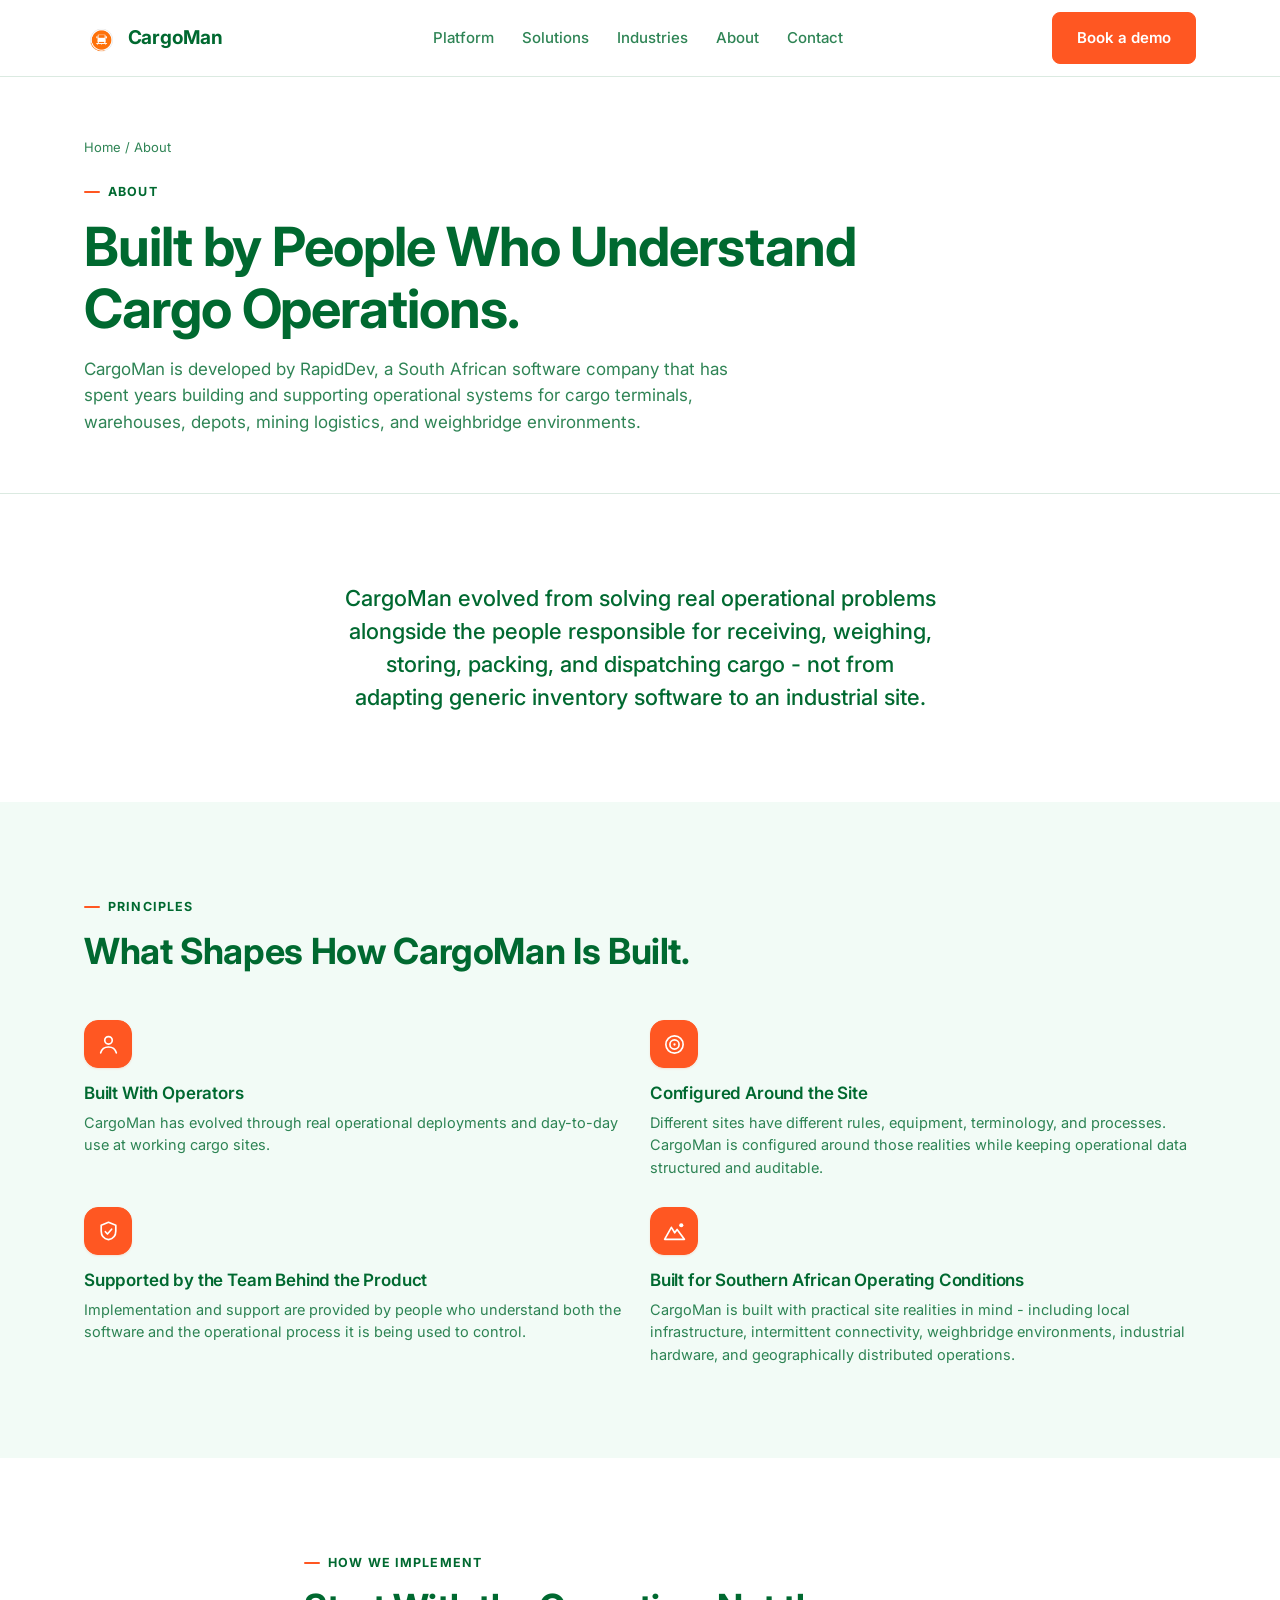
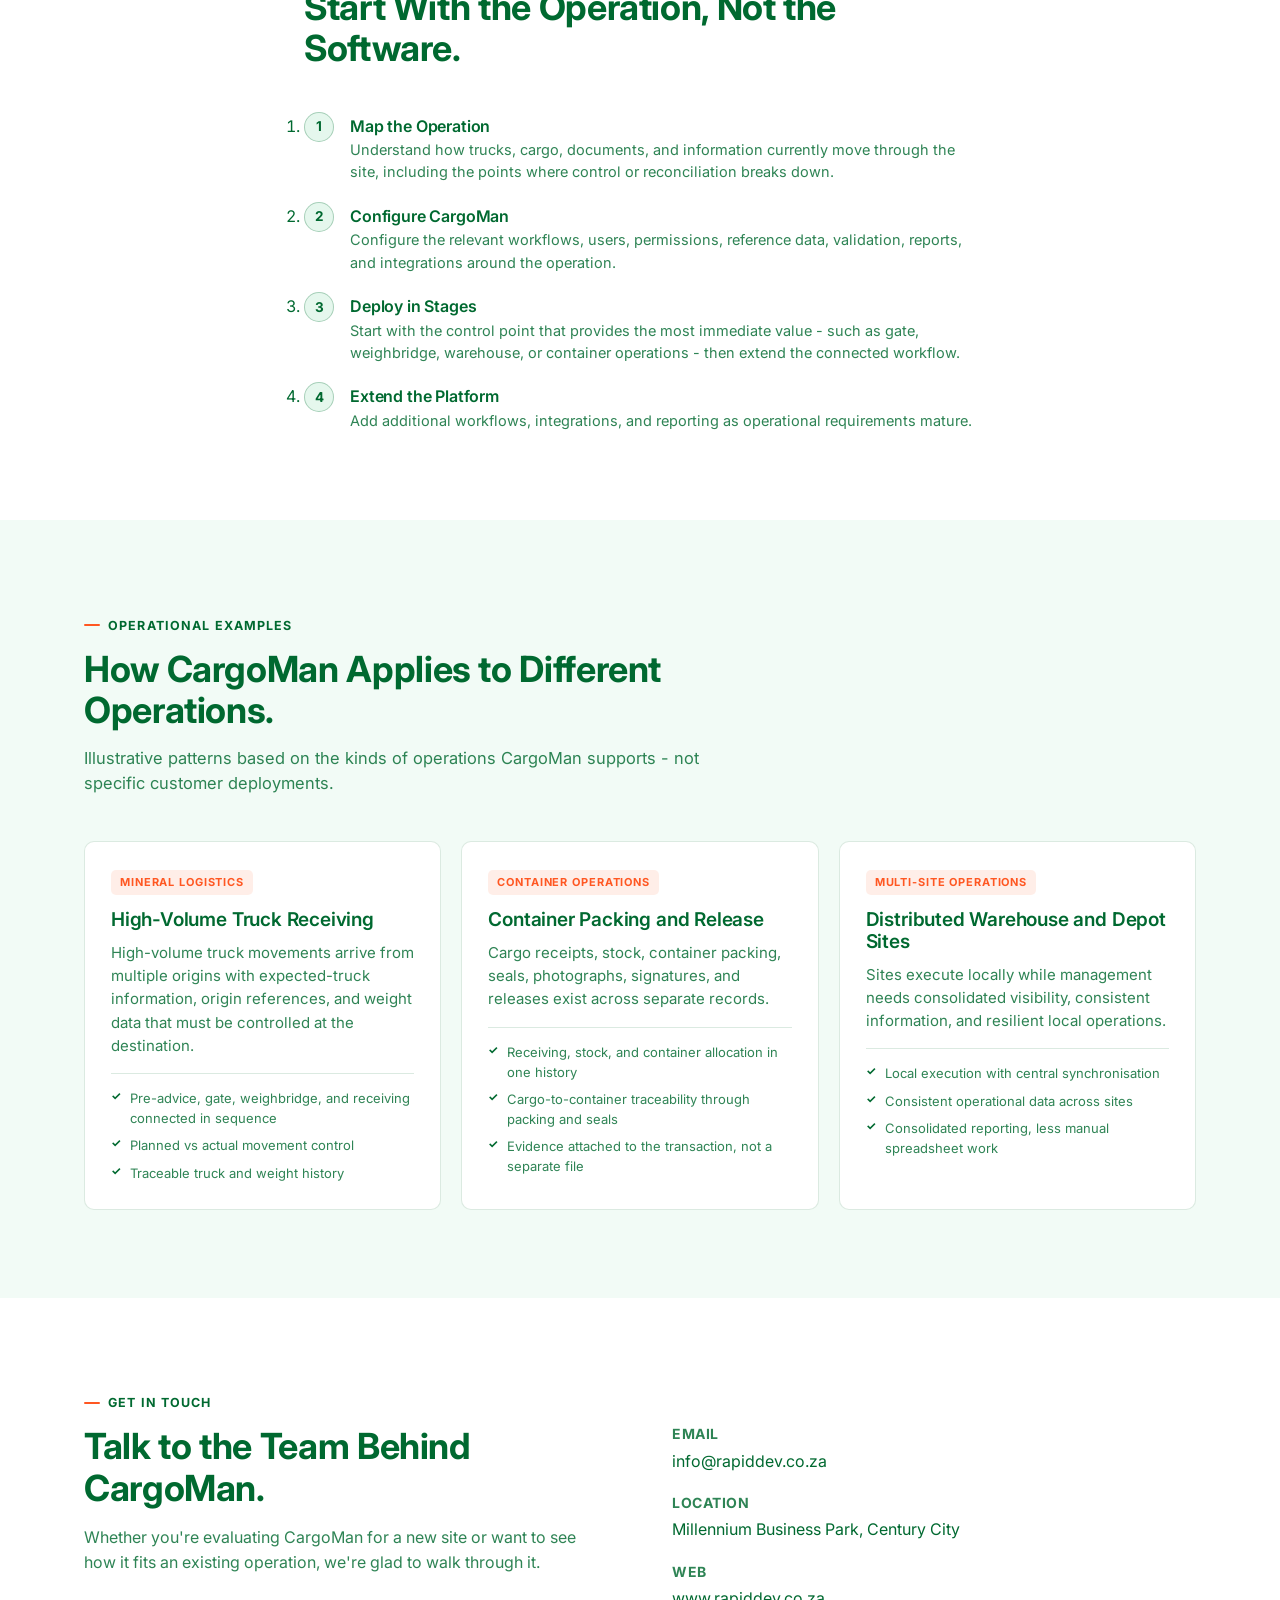
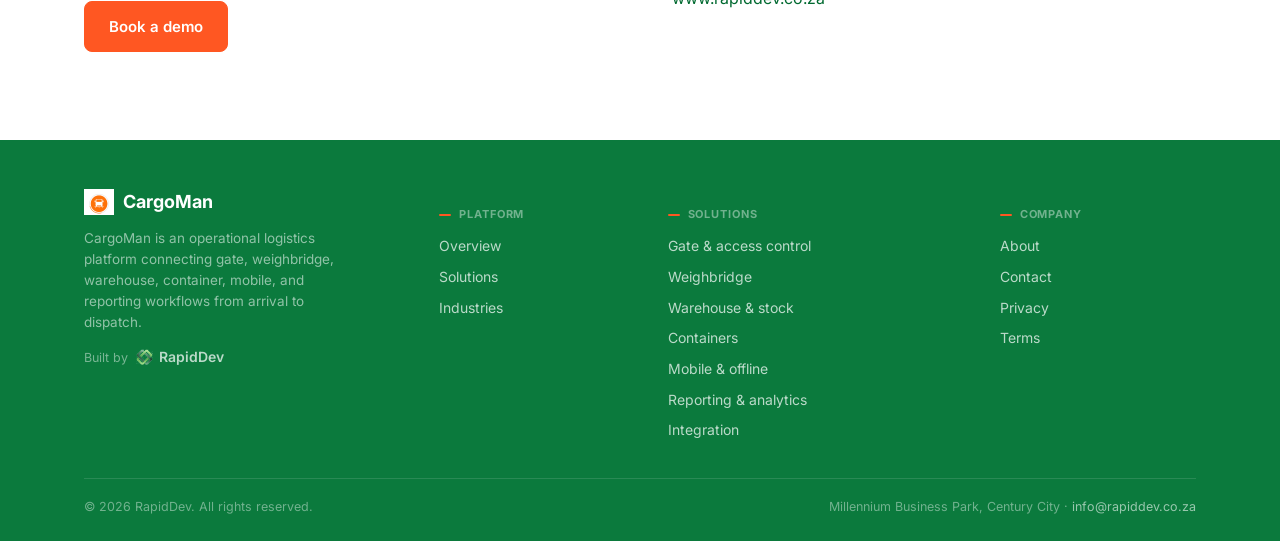
==== commit 6ec33469: "Rework homepage content per positioning brief (Phase 1) Hero: new supporting copy plus a short outco" ====
--- a/about.html
+++ b/about.html
@@ -273,7 +273,8 @@
         <a href="solutions.html#warehouse">Warehouse &amp; stock</a>
         <a href="solutions.html#containers">Containers</a>
         <a href="solutions.html#mobile">Mobile &amp; offline</a>
-        <a href="solutions.html#reporting">Reporting &amp; integration</a>
+        <a href="solutions.html#reporting">Reporting &amp; analytics</a>
+        <a href="solutions.html#integration">Integration</a>
       </div>
       <div>
         <h5>COMPANY</h5>
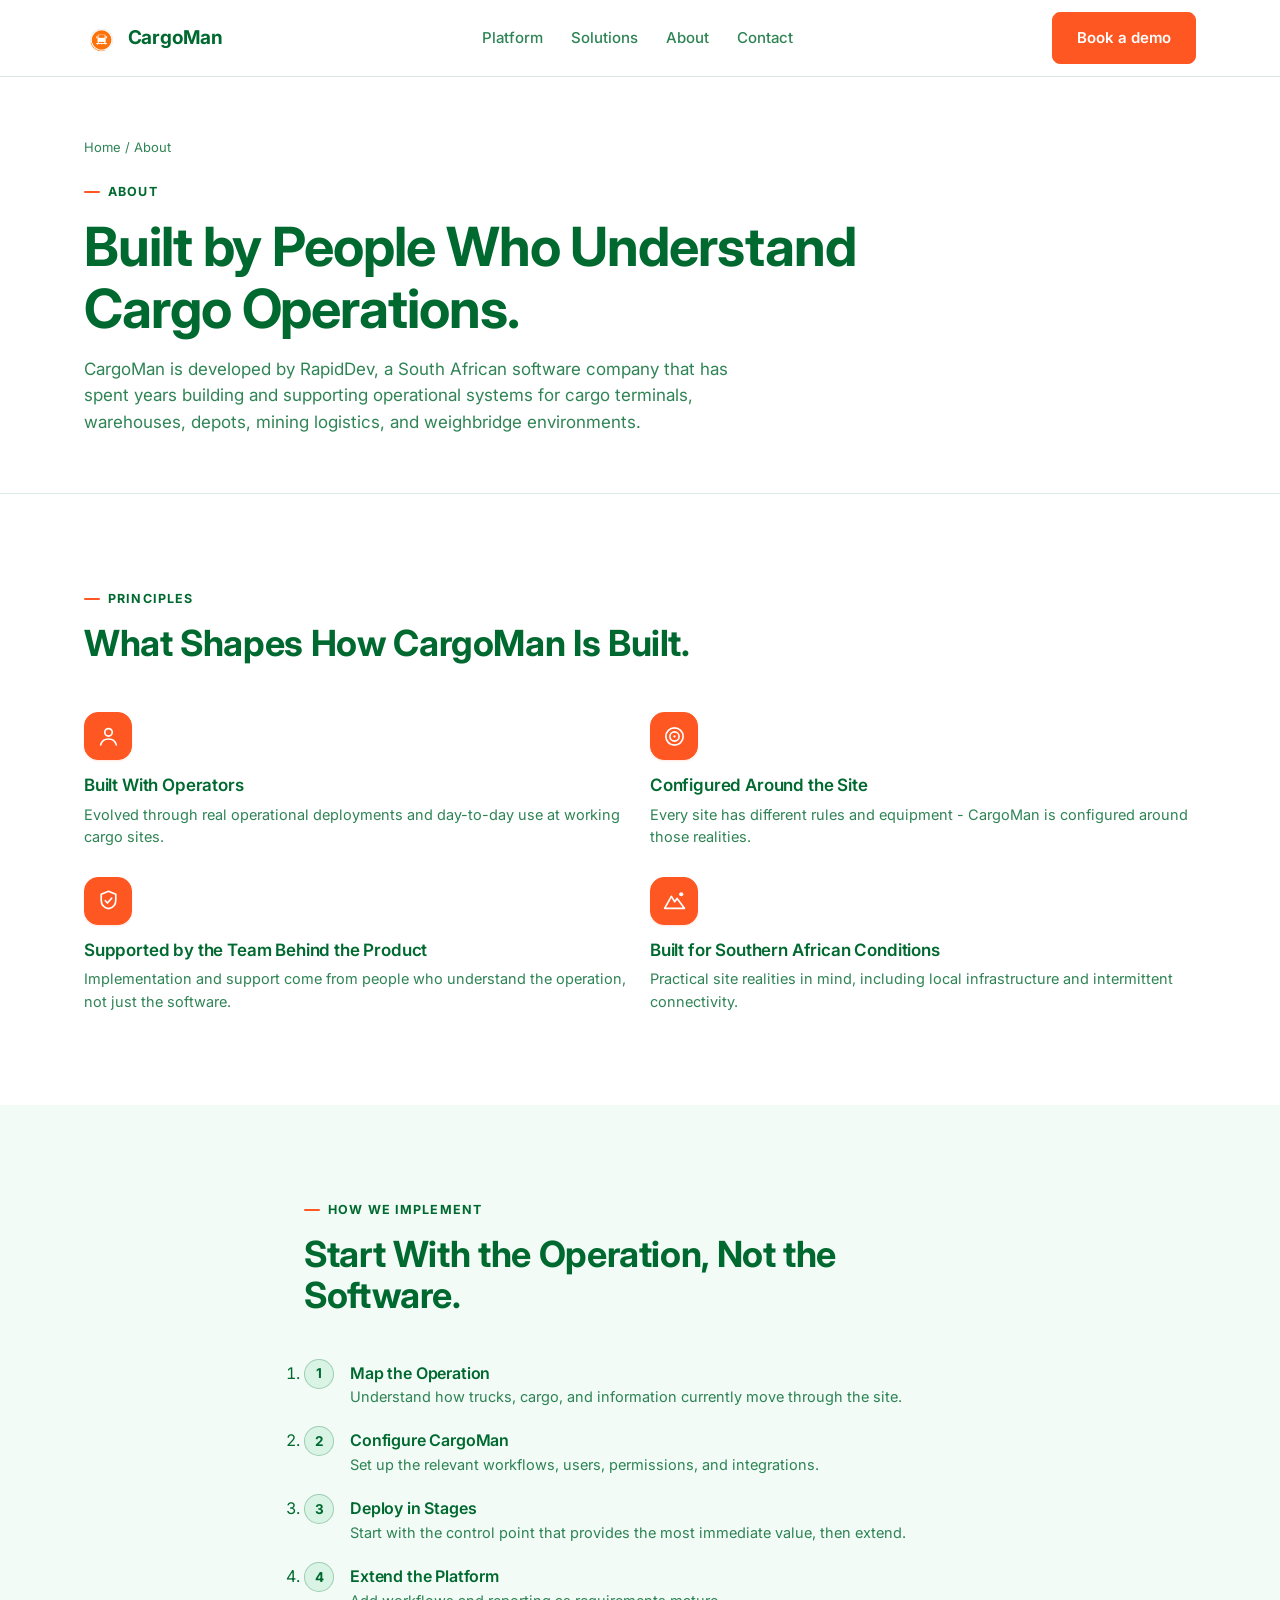
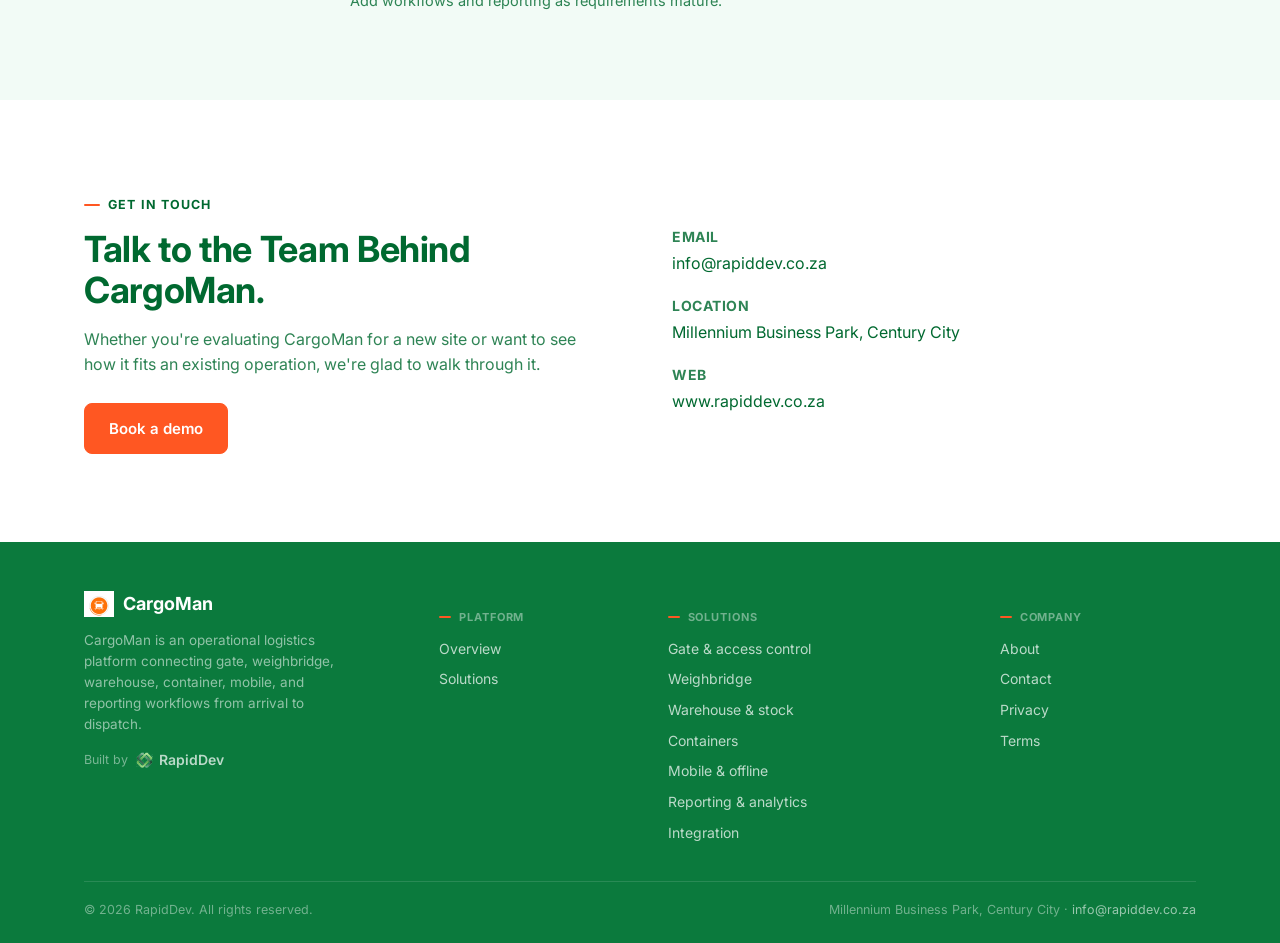
==== commit e3b6f30c: "Cut site content volume significantly; merge Industries into Solutions The content-revision pass add" ====
--- a/about.html
+++ b/about.html
@@ -120,7 +120,6 @@
     <nav class="primary-nav" id="primary-nav" aria-label="Primary">
       <a href="platform.html">Platform</a>
       <a href="solutions.html">Solutions</a>
-      <a href="industries.html">Industries</a>
       <a href="about.html" aria-current="page">About</a>
       <a href="contact.html">Contact</a>
     </nav>
@@ -145,82 +144,33 @@
   </section>
 
   <section class="section">
-    <div class="wrap" style="max-width:640px; text-align:center;">
-      <p style="font-size:22px;font-weight:500;color:var(--dark);line-height:1.5;">CargoMan evolved from solving real operational problems alongside the people responsible for receiving, weighing, storing, packing, and dispatching cargo - not from adapting generic inventory software to an industrial site.</p>
-    </div>
-  </section>
-
-  <section class="section section-tint">
     <div class="wrap">
       <div class="section-head">
         <p class="eyebrow">Principles</p>
         <h2>What Shapes How CargoMan Is Built.</h2>
       </div>
       <div class="value-grid grid-2col">
-        <div class="value-card"><div class="card-icon"><svg viewBox="0 0 24 24"><use href="#icon-user"/></svg></div><h4>Built With Operators</h4><p>CargoMan has evolved through real operational deployments and day-to-day use at working cargo sites.</p></div>
-        <div class="value-card"><div class="card-icon"><svg viewBox="0 0 24 24"><use href="#icon-target"/></svg></div><h4>Configured Around the Site</h4><p>Different sites have different rules, equipment, terminology, and processes. CargoMan is configured around those realities while keeping operational data structured and auditable.</p></div>
-        <div class="value-card"><div class="card-icon"><svg viewBox="0 0 24 24"><use href="#icon-shield"/></svg></div><h4>Supported by the Team Behind the Product</h4><p>Implementation and support are provided by people who understand both the software and the operational process it is being used to control.</p></div>
-        <div class="value-card"><div class="card-icon"><svg viewBox="0 0 24 24"><use href="#icon-mountain"/></svg></div><h4>Built for Southern African Operating Conditions</h4><p>CargoMan is built with practical site realities in mind - including local infrastructure, intermittent connectivity, weighbridge environments, industrial hardware, and geographically distributed operations.</p></div>
+        <div class="value-card"><div class="card-icon"><svg viewBox="0 0 24 24"><use href="#icon-user"/></svg></div><h4>Built With Operators</h4><p>Evolved through real operational deployments and day-to-day use at working cargo sites.</p></div>
+        <div class="value-card"><div class="card-icon"><svg viewBox="0 0 24 24"><use href="#icon-target"/></svg></div><h4>Configured Around the Site</h4><p>Every site has different rules and equipment - CargoMan is configured around those realities.</p></div>
+        <div class="value-card"><div class="card-icon"><svg viewBox="0 0 24 24"><use href="#icon-shield"/></svg></div><h4>Supported by the Team Behind the Product</h4><p>Implementation and support come from people who understand the operation, not just the software.</p></div>
+        <div class="value-card"><div class="card-icon"><svg viewBox="0 0 24 24"><use href="#icon-mountain"/></svg></div><h4>Built for Southern African Conditions</h4><p>Practical site realities in mind, including local infrastructure and intermittent connectivity.</p></div>
       </div>
     </div>
   </section>
 
   <!-- IMPLEMENTATION METHODOLOGY -->
-  <section class="section">
+  <section class="section section-tint">
     <div class="wrap" style="max-width:720px;">
       <div class="section-head">
         <p class="eyebrow">How we implement</p>
         <h2>Start With the Operation, Not the Software.</h2>
       </div>
       <ol class="step-list">
-        <li><h4>Map the Operation</h4><p>Understand how trucks, cargo, documents, and information currently move through the site, including the points where control or reconciliation breaks down.</p></li>
-        <li><h4>Configure CargoMan</h4><p>Configure the relevant workflows, users, permissions, reference data, validation, reports, and integrations around the operation.</p></li>
-        <li><h4>Deploy in Stages</h4><p>Start with the control point that provides the most immediate value - such as gate, weighbridge, warehouse, or container operations - then extend the connected workflow.</p></li>
-        <li><h4>Extend the Platform</h4><p>Add additional workflows, integrations, and reporting as operational requirements mature.</p></li>
+        <li><h4>Map the Operation</h4><p>Understand how trucks, cargo, and information currently move through the site.</p></li>
+        <li><h4>Configure CargoMan</h4><p>Set up the relevant workflows, users, permissions, and integrations.</p></li>
+        <li><h4>Deploy in Stages</h4><p>Start with the control point that provides the most immediate value, then extend.</p></li>
+        <li><h4>Extend the Platform</h4><p>Add workflows and reporting as requirements mature.</p></li>
       </ol>
-    </div>
-  </section>
-
-  <!-- OPERATIONAL EXAMPLES -->
-  <section class="section section-tint">
-    <div class="wrap">
-      <div class="section-head">
-        <p class="eyebrow">Operational examples</p>
-        <h2>How CargoMan Applies to Different Operations.</h2>
-        <p>Illustrative patterns based on the kinds of operations CargoMan supports - not specific customer deployments.</p>
-      </div>
-      <div class="cards">
-        <div class="card">
-          <span class="tag">MINERAL LOGISTICS</span>
-          <h3>High-Volume Truck Receiving</h3>
-          <p>High-volume truck movements arrive from multiple origins with expected-truck information, origin references, and weight data that must be controlled at the destination.</p>
-          <ul class="mini-list">
-            <li>Pre-advice, gate, weighbridge, and receiving connected in sequence</li>
-            <li>Planned vs actual movement control</li>
-            <li>Traceable truck and weight history</li>
-          </ul>
-        </div>
-        <div class="card">
-          <span class="tag">CONTAINER OPERATIONS</span>
-          <h3>Container Packing and Release</h3>
-          <p>Cargo receipts, stock, container packing, seals, photographs, signatures, and releases exist across separate records.</p>
-          <ul class="mini-list">
-            <li>Receiving, stock, and container allocation in one history</li>
-            <li>Cargo-to-container traceability through packing and seals</li>
-            <li>Evidence attached to the transaction, not a separate file</li>
-          </ul>
-        </div>
-        <div class="card">
-          <span class="tag">MULTI-SITE OPERATIONS</span>
-          <h3>Distributed Warehouse and Depot Sites</h3>
-          <p>Sites execute locally while management needs consolidated visibility, consistent information, and resilient local operations.</p>
-          <ul class="mini-list">
-            <li>Local execution with central synchronisation</li>
-            <li>Consistent operational data across sites</li>
-            <li>Consolidated reporting, less manual spreadsheet work</li>
-          </ul>
-        </div>
-      </div>
     </div>
   </section>
 
@@ -264,7 +214,6 @@
         <h5>PLATFORM</h5>
         <a href="platform.html">Overview</a>
         <a href="solutions.html">Solutions</a>
-        <a href="industries.html">Industries</a>
       </div>
       <div>
         <h5>SOLUTIONS</h5>
--- a/assets/styles.css
+++ b/assets/styles.css
@@ -708,16 +708,15 @@
 }
 .clients-group ul{ display: flex; flex-direction: column; gap: 2px; }
 .clients-entry{
-  display: flex; align-items: baseline; justify-content: space-between; gap: 12px;
+  display: flex; align-items: center; gap: 8px;
   width: 100%; text-align: left; background: transparent; border: 1px solid transparent; border-radius: 7px;
   padding: 7px 9px; font: inherit; color: var(--text);
   transition: background .15s ease, border-color .15s ease;
 }
 .clients-entry:hover{ background: var(--tint); }
-.clients-entry .name{ font-size: 14px; font-weight: 600; color: var(--ink); }
-.clients-entry .loc{ font-size: 12px; color: var(--text-soft); text-align: right; flex: 0 0 auto; }
+.clients-entry .loc{ font-size: 14px; font-weight: 600; color: var(--ink); }
 .clients-entry.is-active{ background: #fff; border-color: var(--dark); box-shadow: var(--shadow-sm); }
-.clients-entry.is-active .name::before{ content: ""; display: inline-block; width: 6px; height: 6px; border-radius: 50%; background: var(--orange); margin-right: 7px; vertical-align: middle; }
+.clients-entry.is-active .loc::before{ content: ""; display: inline-block; width: 6px; height: 6px; border-radius: 50%; background: var(--orange); margin-right: 7px; vertical-align: middle; }
 
 .clients-map-wrap{
   position: relative; background: #fff; border: 1px solid var(--border); border-radius: var(--radius);
@@ -754,8 +753,7 @@
   transition: opacity .15s ease, transform .15s ease;
 }
 .client-tooltip.is-visible{ opacity: 1; transform: translate(-50%, -100%) translateY(-12px); }
-.client-tooltip .t-name{ display: block; font-weight: 700; font-size: 13.5px; color: var(--ink); }
-.client-tooltip .t-loc{ display: block; font-size: 12.5px; color: var(--text-soft); margin-top: 1px; }
+.client-tooltip .t-loc{ display: block; font-weight: 700; font-size: 13.5px; color: var(--ink); }
 .client-tooltip .t-province{
   display: block; font-family: var(--font-mono); font-size: 10.5px; font-weight: 700;
   letter-spacing: 0.05em; text-transform: uppercase; color: var(--text-soft); opacity: 0.75; margin-top: 5px;
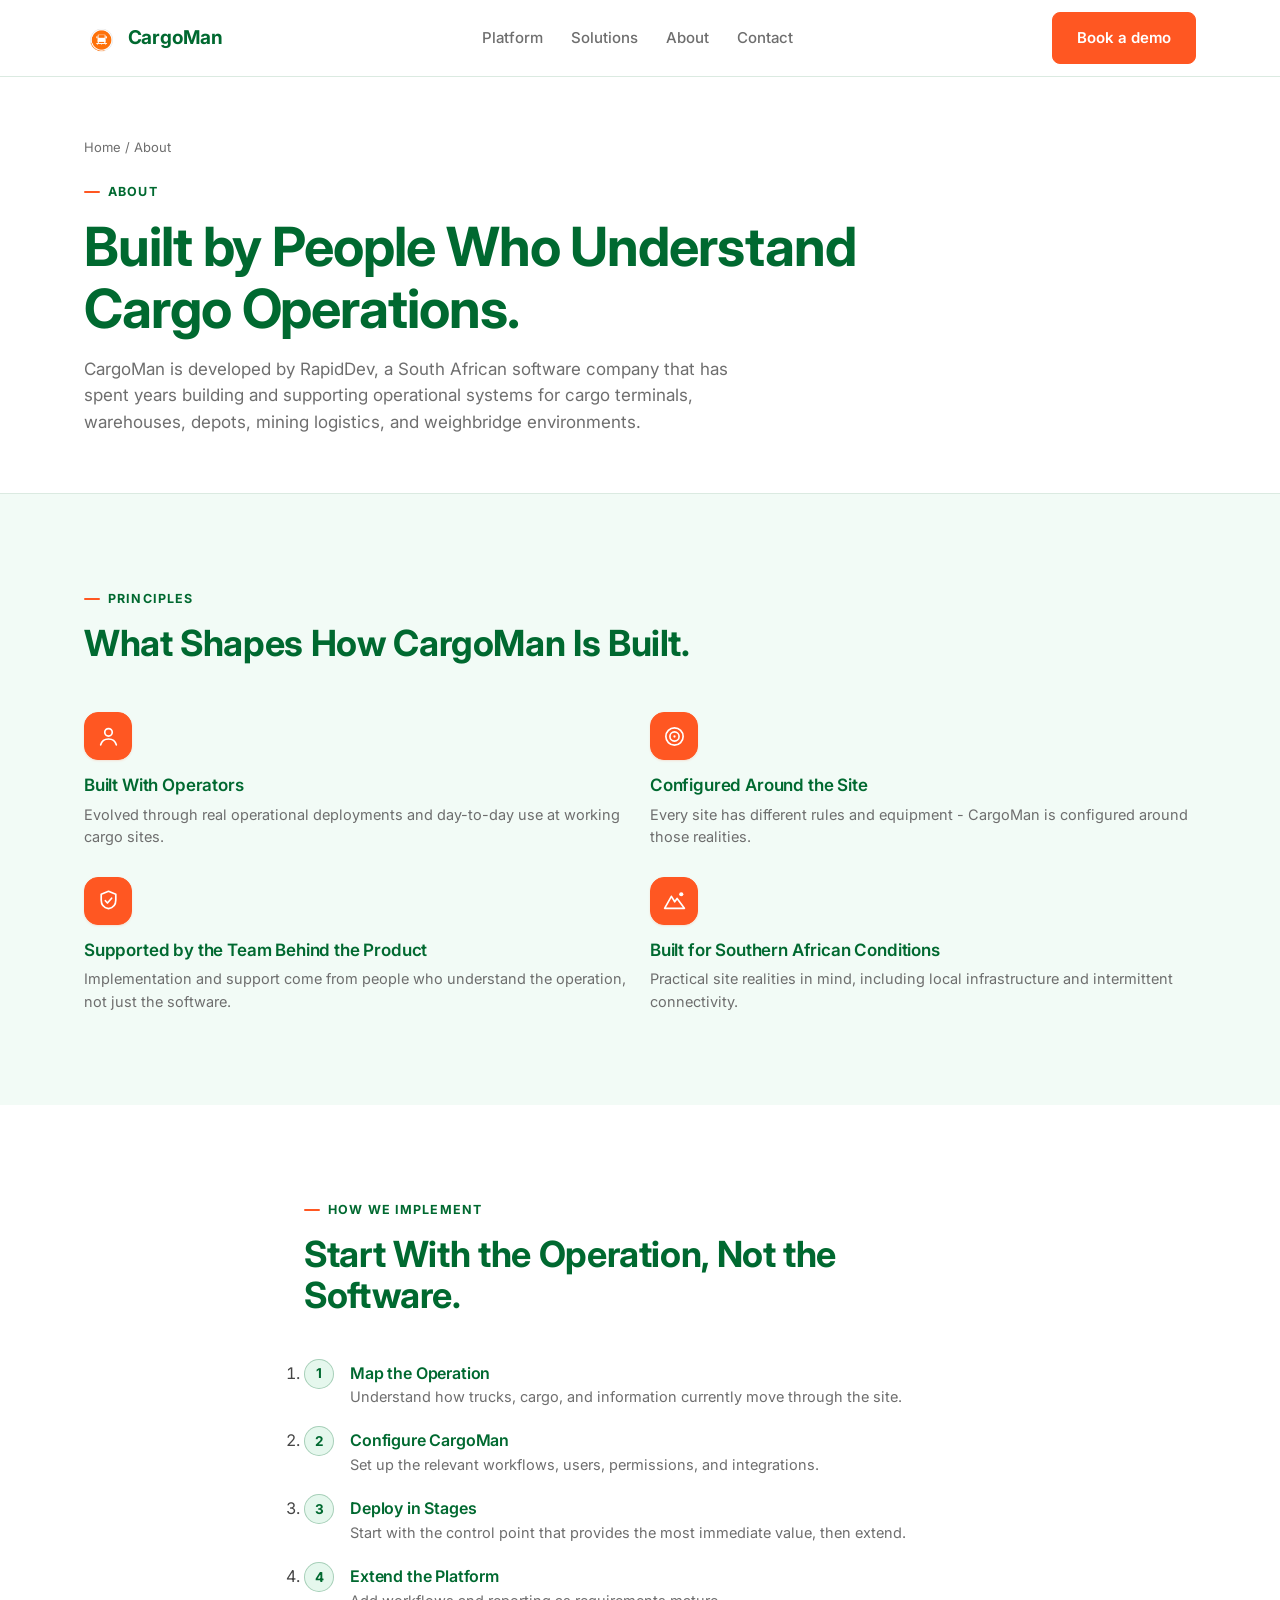
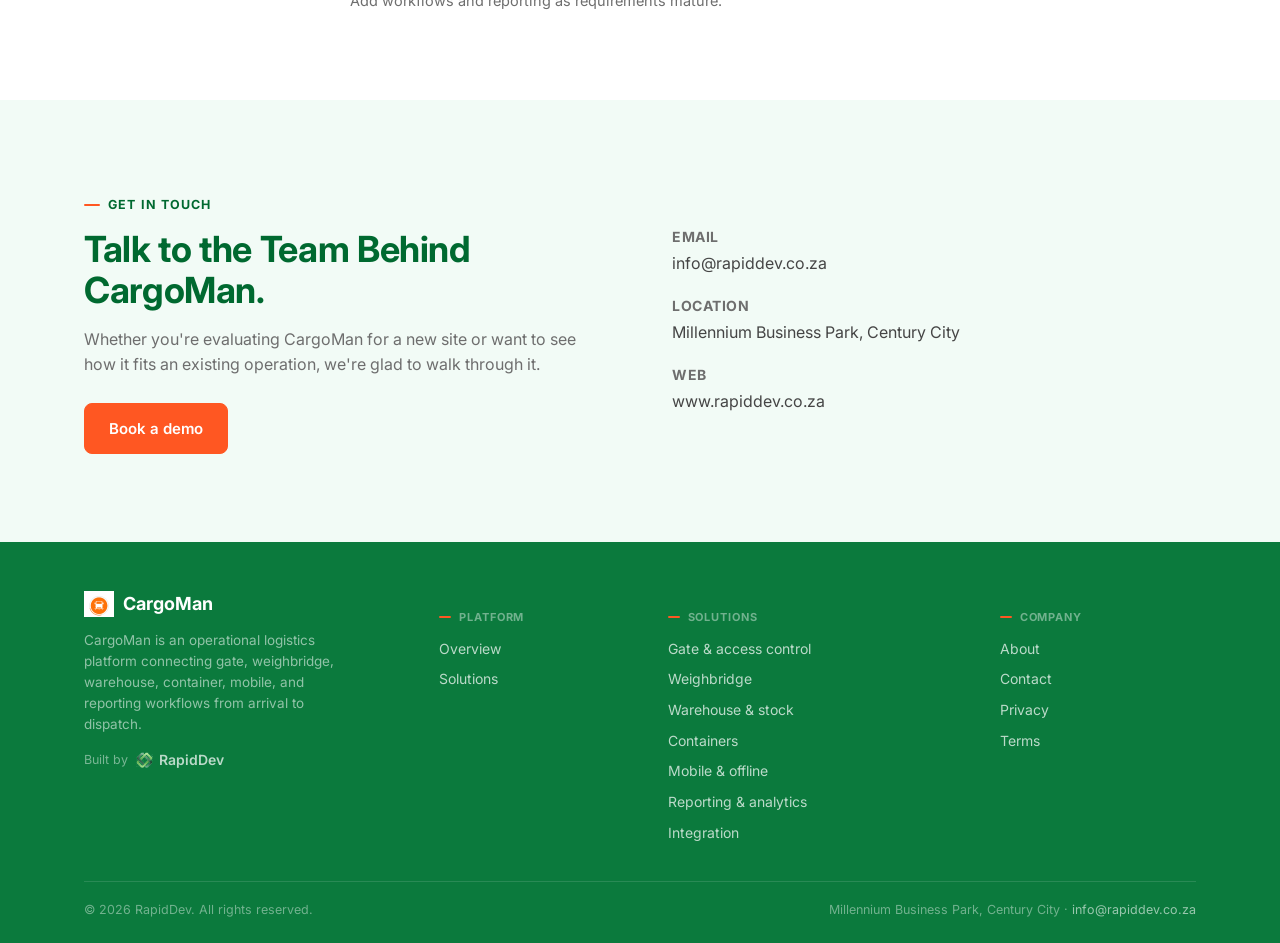
==== commit cab0b899: "Keep headings green, make body copy grey, add more off-white sections Body/paragraph text now uses n" ====
--- a/about.html
+++ b/about.html
@@ -143,7 +143,7 @@
     </div>
   </section>
 
-  <section class="section">
+  <section class="section section-tint">
     <div class="wrap">
       <div class="section-head">
         <p class="eyebrow">Principles</p>
@@ -159,7 +159,7 @@
   </section>
 
   <!-- IMPLEMENTATION METHODOLOGY -->
-  <section class="section section-tint">
+  <section class="section">
     <div class="wrap" style="max-width:720px;">
       <div class="section-head">
         <p class="eyebrow">How we implement</p>
@@ -175,7 +175,7 @@
   </section>
 
   <!-- CONTACT SNAPSHOT -->
-  <section class="section">
+  <section class="section section-tint">
     <div class="wrap split">
       <div>
         <p class="eyebrow">Get in touch</p>
--- a/assets/styles.css
+++ b/assets/styles.css
@@ -20,7 +20,8 @@
   --orange:     #FF5722;  /* Primary Orange */
   --blue:       #00BDFF;  /* Accent Blue */
   --white:      #ffffff;
-  --green-deep: #006930;  /* derived — all readable text */
+  --green-deep: #006930;  /* derived — headings, nav, and other UI accents
+                              (NOT body copy — see --text below) */
   --footer-bg:  #0B7A3D;  /* derived — richer/brighter than --green-deep so the
                               footer reads as the brand green rather than a
                               near-black slab; still ~5.4:1 with white text */
@@ -42,11 +43,15 @@
   --border:       rgba(0,105,48,0.14);    /* decorative dividers */
   --border-strong:rgba(0,105,48,0.6);     /* interactive/UI-component borders (meets 3:1) */
   --border-dark:  rgba(255,255,255,0.18);  /* dividers on the dark footer */
-  --slate-300:    rgba(0,105,48,0.3);
-  --slate-light:  rgba(0,105,48,0.8);     /* muted body copy — alias of --text-soft */
-
-  --text:         var(--green-deep);
-  --text-soft:    rgba(0,105,48,0.82);
+  --slate-300:    rgba(69,69,69,0.3);
+  --slate-light:  #6E6E6E;     /* muted body copy — alias of --text-soft */
+
+  /* Body copy is neutral dark grey, not green — only headings (and
+     nav/logo/link-style UI accents via --dark/--ink above) stay
+     brand green. Keeps large blocks of paragraph text from reading
+     as "everything is green" while headings still carry the brand. */
+  --text:         #454545;  /* primary body copy, ~9.6:1 on white */
+  --text-soft:    #6E6E6E;  /* secondary/muted copy, ~5.1:1 on white */
 
   /* type — Inter only, throughout */
   --font-head: 'Inter', Arial, 'Helvetica Neue', Helvetica, sans-serif;
@@ -213,6 +218,21 @@
 .hero h1{ color: var(--dark); }
 .hero .lede{ margin-top: 18px; font-size: 18px; color: var(--text-soft); max-width: 52ch; }
 .hero-actions{ display: flex; gap: 14px; flex-wrap: wrap; margin-top: 30px; }
+
+/* Centered hero variant: badge + headline + copy + actions stacked and
+   centered, with the product image full-width below rather than beside. */
+.hero-center{ max-width: 760px; margin: 0 auto; text-align: center; }
+.hero-badge{
+  display: inline-flex; align-items: center; gap: 8px;
+  font-size: 12.5px; font-weight: 700; letter-spacing: 0.06em; text-transform: uppercase;
+  color: var(--dark); background: var(--offwhite); border: 1px solid var(--border-strong);
+  padding: 9px 18px; border-radius: 999px; margin-bottom: 22px;
+}
+.hero-badge::before{ content:""; width: 7px; height: 7px; border-radius: 50%; background: var(--orange); flex: 0 0 auto; }
+.hero-center .lede{ margin-left: auto; margin-right: auto; }
+.hero-center .hero-actions{ justify-content: center; }
+.hero-visual-full{ max-width: 920px; margin: 48px auto 0; }
+.hero-visual-full img{ width: 100%; }
 .hero-foot{
   display: flex; justify-content: center; gap: 20px; flex-wrap: wrap;
   margin-top: 52px; padding-top: 36px; border-top: 1px solid var(--border);
@@ -489,11 +509,11 @@
    Final CTA
    ============================================================ */
 .final-cta{
-  background: var(--white);
-  color: var(--dark); text-align: center; padding: 88px 0 56px;
+  background: var(--offwhite);
+  text-align: center; padding: 88px 0 96px;
   border-top: 1px solid var(--border);
 }
-.final-cta h2{ color: var(--dark); margin-top: 10px; }
+.final-cta h2{ margin-top: 10px; }
 .final-cta p{ max-width: 52ch; margin: 16px auto 0; color: var(--text-soft); font-size: 17px; }
 .final-cta .hero-actions{ justify-content: center; }
 
@@ -698,25 +718,7 @@
    province list + interactive SA map, rendered by
    assets/clients-map.js from assets/data/clients.js.
    ============================================================ */
-.clients-layout{ display: grid; grid-template-columns: 0.82fr 1.4fr; gap: 40px; align-items: start; }
-
-.clients-list{ display: flex; flex-direction: column; gap: 22px; }
-.clients-group h3{
-  font-family: var(--font-mono); font-size: 11.5px; font-weight: 700; letter-spacing: 0.08em;
-  text-transform: uppercase; color: var(--dark);
-  margin-bottom: 8px; padding-bottom: 8px; border-bottom: 1px solid var(--border);
-}
-.clients-group ul{ display: flex; flex-direction: column; gap: 2px; }
-.clients-entry{
-  display: flex; align-items: center; gap: 8px;
-  width: 100%; text-align: left; background: transparent; border: 1px solid transparent; border-radius: 7px;
-  padding: 7px 9px; font: inherit; color: var(--text);
-  transition: background .15s ease, border-color .15s ease;
-}
-.clients-entry:hover{ background: var(--tint); }
-.clients-entry .loc{ font-size: 14px; font-weight: 600; color: var(--ink); }
-.clients-entry.is-active{ background: #fff; border-color: var(--dark); box-shadow: var(--shadow-sm); }
-.clients-entry.is-active .loc::before{ content: ""; display: inline-block; width: 6px; height: 6px; border-radius: 50%; background: var(--orange); margin-right: 7px; vertical-align: middle; }
+.clients-layout{ max-width: 900px; margin: 0 auto; }
 
 .clients-map-wrap{
   position: relative; background: #fff; border: 1px solid var(--border); border-radius: var(--radius);
@@ -760,8 +762,7 @@
 }
 
 @media (max-width: 900px){
-  .clients-layout{ grid-template-columns: 1fr; gap: 28px; }
-  .clients-map-wrap{ order: -1; padding: 16px; }
+  .clients-map-wrap{ padding: 16px; }
 }
 @media (max-width: 700px){
   .map-label.is-muted{ display: none; }
@@ -778,3 +779,4 @@
    ============================================================ */
 .reveal-hidden{ opacity: 0; transform: translateY(24px); transition: opacity .6s ease, transform .6s ease; }
 .reveal-hidden.is-visible{ opacity: 1; transform: translateY(0); }
+
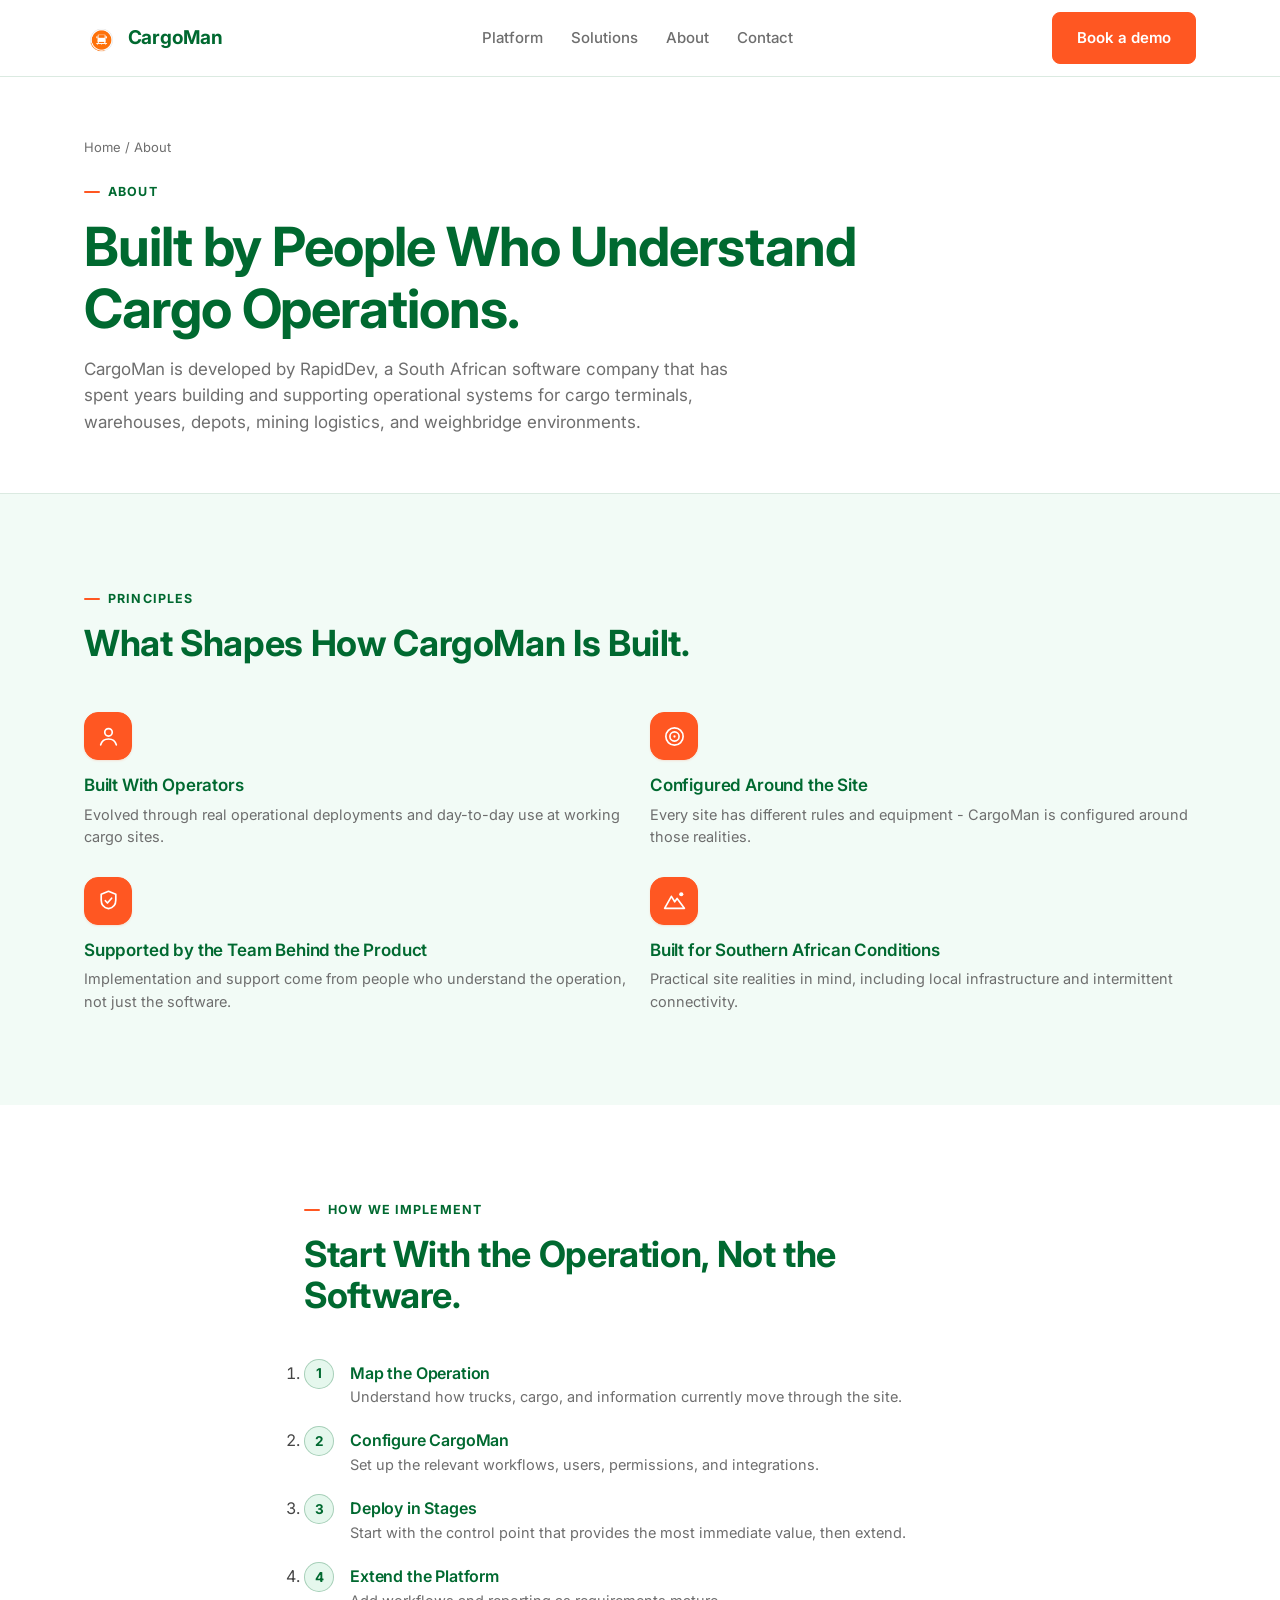
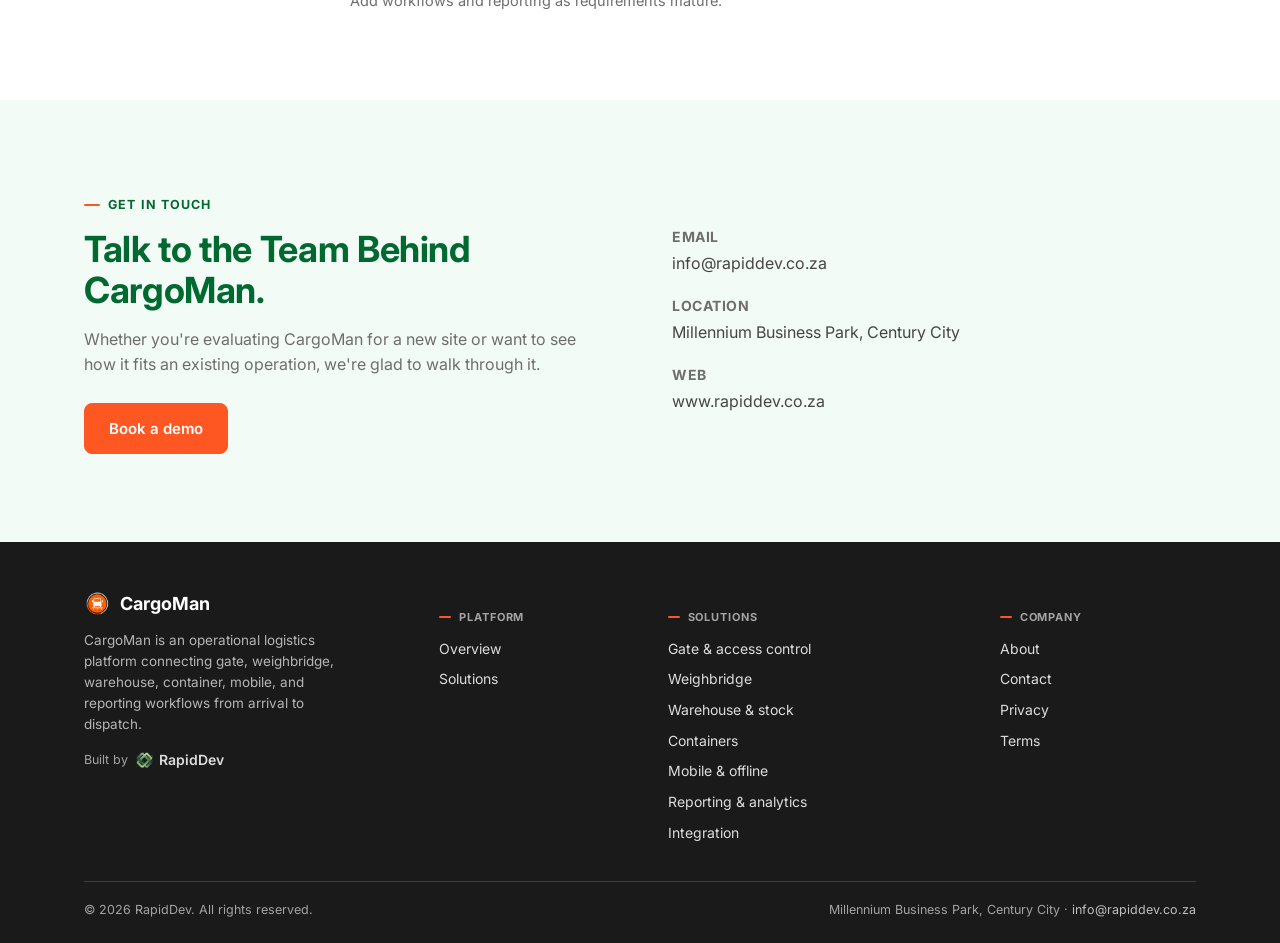
==== commit 91ef0333: "Make footer near-black with a brighter text and a new logo mark Swaps the footer background from bra" ====
--- a/about.html
+++ b/about.html
@@ -206,7 +206,7 @@
   <div class="wrap">
     <div class="foot-grid">
       <div>
-        <div class="foot-logo"><img src="assets/img/cargoman-mark.png" alt="" width="26" height="26">CargoMan</div>
+        <div class="foot-logo"><img src="assets/img/transparentfooterlogo_cargoman.png" alt="" width="26" height="26">CargoMan</div>
         <p class="foot-p">CargoMan is an operational logistics platform connecting gate, weighbridge, warehouse, container, mobile, and reporting workflows from arrival to dispatch.</p>
         <p class="foot-by">Built by <a href="https://www.rapiddev.co.za"><img src="assets/img/rapiddev-mark.png" alt="" width="16" height="16">RapidDev</a></p>
       </div>
--- a/assets/styles.css
+++ b/assets/styles.css
@@ -22,9 +22,9 @@
   --white:      #ffffff;
   --green-deep: #006930;  /* derived — headings, nav, and other UI accents
                               (NOT body copy — see --text below) */
-  --footer-bg:  #0B7A3D;  /* derived — richer/brighter than --green-deep so the
-                              footer reads as the brand green rather than a
-                              near-black slab; still ~5.4:1 with white text */
+  --footer-bg:  #1A1A1A;  /* near-black, per reference — white text carries the
+                              footer, with the brand orange kept as the one
+                              small accent (see footer h5::before) */
 
   --dark:   var(--green-deep);  /* headings, nav, borders, large UI */
   --ink:    var(--green-deep);  /* footer / skip-link background, prominent labels */
@@ -518,32 +518,33 @@
 .final-cta .hero-actions{ justify-content: center; }
 
 /* ============================================================
-   Footer — the one intentionally dark section, using the deeper
-   green so white text stays comfortably readable. Compact by
-   design: padding and internal spacing are deliberately tight so
-   the footer reads as a dense information block, not a large
-   dark area with content floating inside it.
-   ============================================================ */
-footer{ background: var(--footer-bg); color: rgba(255,255,255,0.72); padding: 48px 0 24px; }
-.foot-grid{ display: grid; grid-template-columns: 1.4fr 0.85fr 1.3fr 0.85fr; gap: 32px; padding-bottom: 28px; border-bottom: 1px solid rgba(255,255,255,0.12); }
+   Footer — the one intentionally dark section, near-black so
+   white text carries it with only a small orange accent (the
+   h5 label dash below). Compact by design: padding and internal
+   spacing are deliberately tight so the footer reads as a dense
+   information block, not a large dark area with content floating
+   inside it.
+   ============================================================ */
+footer{ background: var(--footer-bg); color: rgba(255,255,255,0.85); padding: 48px 0 24px; }
+.foot-grid{ display: grid; grid-template-columns: 1.4fr 0.85fr 1.3fr 0.85fr; gap: 32px; padding-bottom: 28px; border-bottom: 1px solid rgba(255,255,255,0.16); }
 .foot-logo{ display: flex; align-items: center; gap: 9px; font-family: var(--font-head); font-weight: 700; font-size: 18px; color: #fff; margin-bottom: 12px; }
 .foot-logo img{ height: 26px; width: auto; }
-.foot-p{ font-size: 13.5px; line-height: 1.55; max-width: 30ch; color: rgba(255,255,255,0.55); }
-.foot-by{ margin-top: 14px; display: flex; align-items: center; gap: 8px; font-size: 12.5px; color: rgba(255,255,255,0.45); }
+.foot-p{ font-size: 13.5px; line-height: 1.55; max-width: 30ch; color: rgba(255,255,255,0.68); }
+.foot-by{ margin-top: 14px; display: flex; align-items: center; gap: 8px; font-size: 12.5px; color: rgba(255,255,255,0.6); }
 .foot-by img{ height: 16px; width: auto; opacity: 0.9; }
-.foot-by a{ color: rgba(255,255,255,0.75); font-weight: 600; display: inline-flex; align-items: center; gap: 6px; }
+.foot-by a{ color: rgba(255,255,255,0.88); font-weight: 600; display: inline-flex; align-items: center; gap: 6px; }
 .foot-by a:hover{ color: #fff; }
 footer h5{
   display: flex; align-items: center; gap: 8px;
-  font-family: var(--font-mono); font-size: 11px; letter-spacing: 0.08em; color: rgba(255,255,255,0.42);
+  font-family: var(--font-mono); font-size: 11px; letter-spacing: 0.08em; color: rgba(255,255,255,0.6);
   margin-bottom: 12px; font-weight: 700;
 }
 footer h5::before{ content:""; width: 12px; height: 2px; background: var(--orange); border-radius: 2px; flex: 0 0 auto; }
-footer .foot-grid a{ display: block; font-size: 14px; color: rgba(255,255,255,0.72); margin-bottom: 9px; }
+footer .foot-grid a{ display: block; font-size: 14px; color: rgba(255,255,255,0.85); margin-bottom: 9px; }
 footer .foot-grid a:hover{ color: #fff; }
 .foot-grid .foot-by a{ display: inline-flex; margin-bottom: 0; }
-.foot-bottom{ display: flex; justify-content: space-between; flex-wrap: wrap; gap: 8px; padding-top: 18px; font-size: 12.5px; color: rgba(255,255,255,0.42); }
-.foot-bottom a{ color: rgba(255,255,255,0.58); }
+.foot-bottom{ display: flex; justify-content: space-between; flex-wrap: wrap; gap: 8px; padding-top: 18px; font-size: 12.5px; color: rgba(255,255,255,0.6); }
+.foot-bottom a{ color: rgba(255,255,255,0.72); }
 .foot-bottom a:hover{ color: #fff; }
 
 @media (max-width: 760px){
